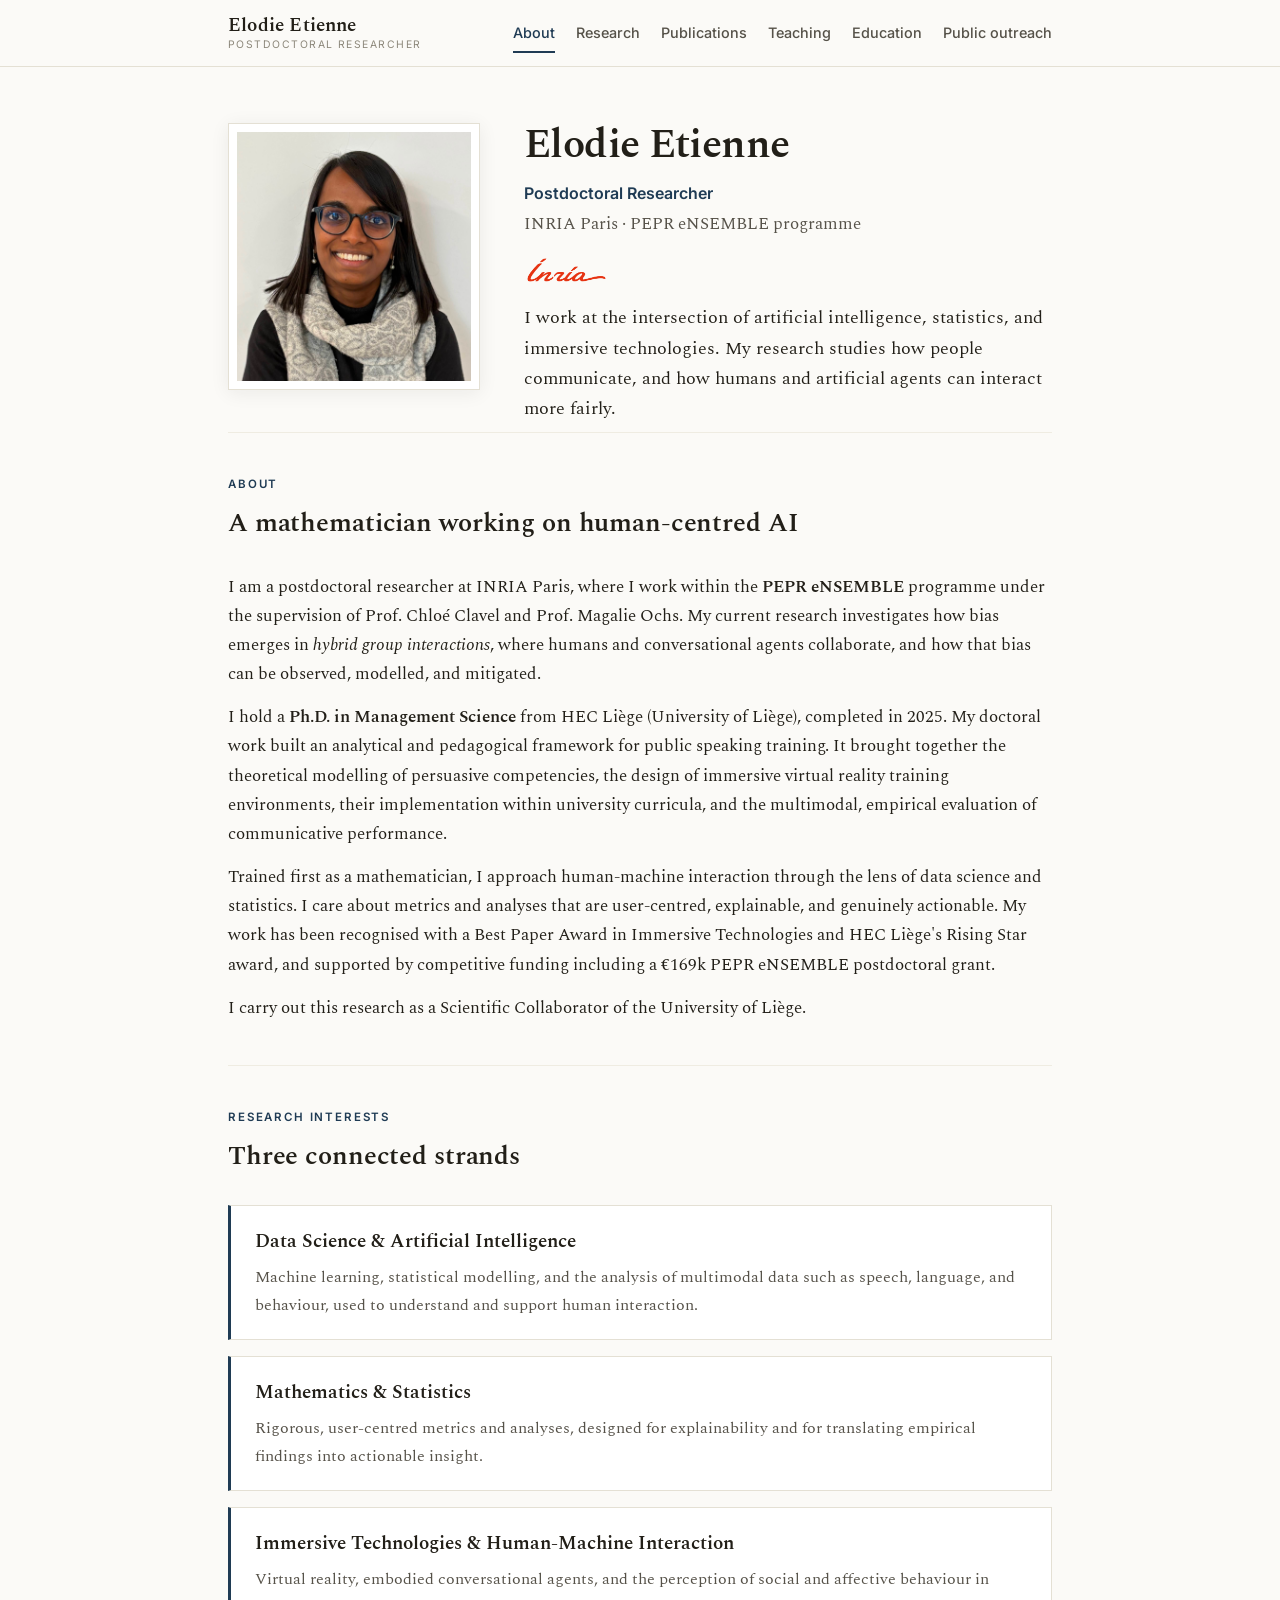
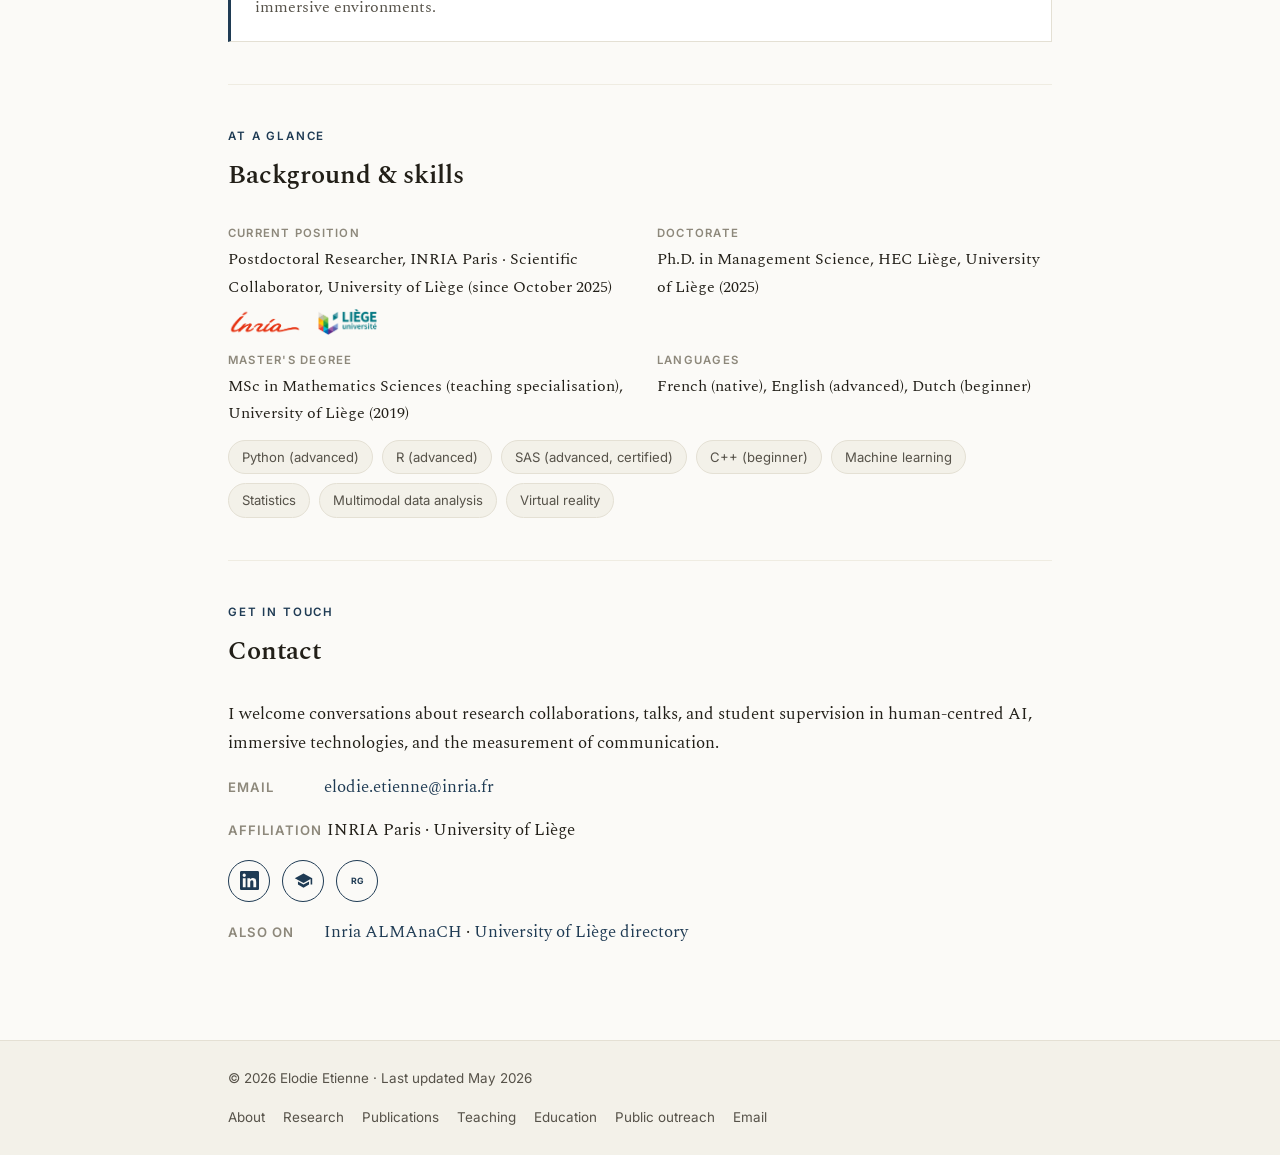
==== index.html @ cd1a60d1 "Add files via upload" ====
<!DOCTYPE html>
<html lang="en">
<head>
<meta charset="UTF-8">
<meta name="viewport" content="width=device-width, initial-scale=1.0">
<title>Elodie Etienne | Postdoctoral Researcher</title>
<meta name="description" content="Elodie Etienne is a postdoctoral researcher at INRIA Paris and Scientific Collaborator at the University of Liège, working at the intersection of artificial intelligence, statistics, and immersive technologies.">
<link rel="icon" href="data:image/svg+xml,%3Csvg xmlns='http://www.w3.org/2000/svg' viewBox='0 0 100 100'%3E%3Crect width='100' height='100' fill='%231f3b54'/%3E%3Ctext x='50' y='69' font-size='50' font-family='Georgia,serif' fill='white' text-anchor='middle'%3EEE%3C/text%3E%3C/svg%3E">
<link rel="preconnect" href="https://fonts.googleapis.com">
<link rel="preconnect" href="https://fonts.gstatic.com" crossorigin>
<link href="https://fonts.googleapis.com/css2?family=Spectral:ital,wght@0,300;0,400;0,500;0,600;1,400;1,500&family=Inter:wght@400;500;600&display=swap" rel="stylesheet">
<link rel="stylesheet" href="style.css">
</head>
<body>

<header class="site-header">
  <div class="nav-inner">
    <a class="brand" href="index.html">
      <span class="brand-name">Elodie Etienne</span>
      <span class="brand-sub">Postdoctoral Researcher</span>
    </a>
    <nav class="main-nav">
      <a href="index.html" class="active">About</a>
      <a href="research.html">Research</a>
      <a href="publications.html">Publications</a>
      <a href="teaching.html">Teaching</a>
      <a href="education.html">Education</a>
      <a href="outreach.html">Public outreach</a>
    </nav>
  </div>
</header>

<main>

  <section class="hero">
    <div class="hero-photo">
      <img src="profile.jpg" alt="Portrait of Elodie Etienne">
    </div>
    <div>
      <h1>Elodie Etienne</h1>
      <div class="role">Postdoctoral Researcher</div>
      <div class="affil">INRIA Paris &middot; PEPR eNSEMBLE programme</div>
      <div class="hero-logos">
        <img class="hero-logo" src="inr_logo_rouge.png" alt="INRIA logo">
      </div>
      <p class="lede">I work at the intersection of artificial intelligence, statistics, and
        immersive technologies. My research studies how people communicate, and how humans
        and artificial agents can interact more fairly.</p>
    </div>
  </section>

  <section class="section lead-text">
    <div class="section-head">
      <div class="eyebrow">About</div>
      <h2>A mathematician working on human-centred AI</h2>
    </div>
    <p>I am a postdoctoral researcher at INRIA Paris, where I work within the
      <strong>PEPR eNSEMBLE</strong> programme under the supervision of Prof. Chloé Clavel
      and Prof. Magalie Ochs. My current research investigates how bias emerges in
      <em>hybrid group interactions</em>, where humans and conversational agents
      collaborate, and how that bias can be observed, modelled, and mitigated.</p>
    <p>I hold a <strong>Ph.D. in Management Science</strong> from HEC Liège (University of
      Liège), completed in 2025. My doctoral work built an analytical and pedagogical
      framework for public speaking training. It brought together the theoretical modelling
      of persuasive competencies, the design of immersive virtual reality training
      environments, their implementation within university curricula, and the multimodal,
      empirical evaluation of communicative performance.</p>
    <p>Trained first as a mathematician, I approach human-machine interaction through the
      lens of data science and statistics. I care about metrics and analyses that are
      user-centred, explainable, and genuinely actionable. My work has been recognised with
      a Best Paper Award in Immersive Technologies and HEC Liège's Rising Star award, and
      supported by competitive funding including a &euro;169k PEPR eNSEMBLE postdoctoral
      grant.</p>
    <p>I carry out this research as a Scientific Collaborator of the University of Liège.</p>
  </section>

  <section class="section">
    <div class="section-head">
      <div class="eyebrow">Research interests</div>
      <h2>Three connected strands</h2>
    </div>
    <div class="areas">
      <div class="area">
        <h3>Data Science &amp; Artificial Intelligence</h3>
        <p>Machine learning, statistical modelling, and the analysis of multimodal data
          such as speech, language, and behaviour, used to understand and support human
          interaction.</p>
      </div>
      <div class="area">
        <h3>Mathematics &amp; Statistics</h3>
        <p>Rigorous, user-centred metrics and analyses, designed for explainability and for
          translating empirical findings into actionable insight.</p>
      </div>
      <div class="area">
        <h3>Immersive Technologies &amp; Human-Machine Interaction</h3>
        <p>Virtual reality, embodied conversational agents, and the perception of social and
          affective behaviour in immersive environments.</p>
      </div>
    </div>
  </section>

  <section class="section">
    <div class="section-head">
      <div class="eyebrow">At a glance</div>
      <h2>Background &amp; skills</h2>
    </div>
    <div class="facts">
      <div class="fact">
        <div class="k">Current position</div>
        <div class="v">Postdoctoral Researcher, INRIA Paris &middot; Scientific Collaborator, University of Liège (since October 2025)</div>
        <div style="display:flex; gap:16px; align-items:center; margin-top:8px;">
          <img src="inr_logo_rouge.png" alt="INRIA logo" style="height:26px; width:auto">
          <img src="Uliege.png" alt="University of Liège logo" style="height:26px; width:auto">
        </div>
      </div>
      <div class="fact">
        <div class="k">Doctorate</div>
        <div class="v">Ph.D. in Management Science, HEC Liège, University of Liège (2025)</div>
      </div>
      <div class="fact">
        <div class="k">Master's degree</div>
        <div class="v">MSc in Mathematics Sciences (teaching specialisation), University of Liège (2019)</div>
      </div>
      <div class="fact">
        <div class="k">Languages</div>
        <div class="v">French (native), English (advanced), Dutch (beginner)</div>
      </div>
    </div>
    <div class="chips">
      <span class="chip">Python (advanced)</span>
      <span class="chip">R (advanced)</span>
      <span class="chip">SAS (advanced, certified)</span>
      <span class="chip">C++ (beginner)</span>
      <span class="chip">Machine learning</span>
      <span class="chip">Statistics</span>
      <span class="chip">Multimodal data analysis</span>
      <span class="chip">Virtual reality</span>
    </div>
  </section>

  <section class="section" id="contact">
    <div class="section-head">
      <div class="eyebrow">Get in touch</div>
      <h2>Contact</h2>
    </div>
    <p>I welcome conversations about research collaborations, talks, and student
      supervision in human-centred AI, immersive technologies, and the measurement of
      communication.</p>
    <p class="contact-line"><span class="k">Email</span>
      <a href="mailto:elodie.etienne@inria.fr">elodie.etienne@inria.fr</a></p>
    <p class="contact-line"><span class="k">Affiliation</span> INRIA Paris &middot; University of Liège</p>
    <div class="social-row">
      <a class="social-btn" href="https://www.linkedin.com/in/elodie-etienne/" target="_blank" rel="noopener" aria-label="LinkedIn">
        <svg viewBox="0 0 24 24" fill="currentColor" aria-hidden="true"><path d="M20.45 20.45h-3.56v-5.57c0-1.33-.03-3.04-1.85-3.04-1.86 0-2.14 1.45-2.14 2.94v5.67H9.35V9h3.41v1.56h.05c.48-.9 1.63-1.85 3.36-1.85 3.6 0 4.27 2.37 4.27 5.45v6.29zM5.34 7.43a2.06 2.06 0 0 1-2.07-2.07 2.07 2.07 0 1 1 2.07 2.07zm1.78 13.02H3.56V9h3.56v11.45zM22.22 0H1.77C.79 0 0 .77 0 1.73v20.54C0 23.22.79 24 1.77 24h20.45c.98 0 1.78-.78 1.78-1.73V1.73C24 .77 23.2 0 22.22 0z"/></svg>
      </a>
      <a class="social-btn" href="https://scholar.google.com/citations?user=jczQ4csAAAAJ&amp;hl=en" target="_blank" rel="noopener" aria-label="Google Scholar">
        <svg viewBox="0 0 24 24" fill="currentColor" aria-hidden="true"><path d="M12 3 1 9l11 6 9-4.91V17h2V9L12 3zM5 13.18v4L12 21l7-3.82v-4L12 17l-7-3.82z"/></svg>
      </a>
      <a class="social-btn" href="https://www.researchgate.net/profile/Elodie-Etienne-2" target="_blank" rel="noopener" aria-label="ResearchGate">
        <svg viewBox="0 0 24 24" aria-hidden="true"><text x="12" y="16.5" text-anchor="middle" font-family="Inter, sans-serif" font-size="11" font-weight="700" fill="currentColor">RG</text></svg>
      </a>
    </div>
    <p class="contact-line" style="margin-top:16px;"><span class="k">Also on</span>
      <a href="https://almanach.inria.fr/people-fr.html" target="_blank" rel="noopener">Inria ALMAnaCH</a> &middot;
      <a href="https://www.uliege.be/cms/c_9054334/fr/repertoire?uid=u226655" target="_blank" rel="noopener">University of Liège directory</a></p>
  </section>

</main>

<footer class="site-footer">
  <div class="footer-inner">
    <div>&copy; 2026 Elodie Etienne &middot; Last updated May 2026</div>
    <nav class="footer-nav">
      <a href="index.html">About</a>
      <a href="research.html">Research</a>
      <a href="publications.html">Publications</a>
      <a href="teaching.html">Teaching</a>
      <a href="education.html">Education</a>
      <a href="outreach.html">Public outreach</a>
      <a href="mailto:elodie.etienne@inria.fr">Email</a>
    </nav>
  </div>
</footer>

</body>
</html>
---- style.css ----
/* =====================================================
   Elodie Etienne — academic website
   Classic academic style · shared stylesheet
   ===================================================== */

*, *::before, *::after { box-sizing: border-box; margin: 0; padding: 0; }

:root {
  --paper:      #fbfaf7;
  --panel:      #f3f1e9;
  --panel-soft: #f7f5ee;
  --ink:        #221f18;
  --ink-soft:   #565249;
  --ink-faint:  #8d887b;
  --accent:     #1f3b54;
  --accent-deep:#142838;
  --rule:       #e4e0d4;
  --rule-soft:  #efece2;
  --maxw:       880px;
  --serif: 'Spectral', Georgia, 'Times New Roman', serif;
  --sans:  'Inter', -apple-system, BlinkMacSystemFont, 'Segoe UI', sans-serif;
}

html { scroll-behavior: smooth; }

body {
  font-family: var(--serif);
  background: var(--paper);
  color: var(--ink);
  font-size: 17px;
  line-height: 1.72;
  -webkit-font-smoothing: antialiased;
  text-rendering: optimizeLegibility;
}

a { color: var(--accent); text-decoration: none; }
a:hover { color: var(--accent-deep); text-decoration: underline; text-underline-offset: 2px; }
img { max-width: 100%; display: block; }
strong { font-weight: 600; }

/* ===== Header / navigation ===== */
.site-header {
  position: sticky; top: 0; z-index: 50;
  background: rgba(251, 250, 247, 0.94);
  backdrop-filter: blur(8px);
  -webkit-backdrop-filter: blur(8px);
  border-bottom: 1px solid var(--rule);
}
.nav-inner {
  max-width: var(--maxw); margin: 0 auto;
  padding: 0 28px;
  display: flex; align-items: center; justify-content: space-between;
  min-height: 66px; gap: 18px; flex-wrap: wrap;
}
.brand { line-height: 1.15; }
.brand .brand-name {
  font-family: var(--serif); font-weight: 600;
  font-size: 1.2rem; letter-spacing: .01em; color: var(--ink);
  display: block;
}
.brand:hover { text-decoration: none; }
.brand:hover .brand-name { color: var(--accent); }
.brand .brand-sub {
  display: block; font-family: var(--sans); font-weight: 400;
  font-size: .65rem; letter-spacing: .14em; text-transform: uppercase;
  color: var(--ink-faint); margin-top: 2px;
}
nav.main-nav { display: flex; gap: 21px; flex-wrap: wrap; }
nav.main-nav a {
  font-family: var(--sans); font-size: .9rem; font-weight: 500;
  color: var(--ink-soft); padding: 8px 0; position: relative;
}
nav.main-nav a:hover { color: var(--accent); text-decoration: none; }
nav.main-nav a.active { color: var(--accent); }
nav.main-nav a.active::after {
  content: ""; position: absolute; left: 0; right: 0; bottom: 0;
  height: 2px; background: var(--accent);
}

/* ===== Layout ===== */
main { max-width: var(--maxw); margin: 0 auto; padding: 0 28px 30px; }

.section { padding: 42px 0; border-top: 1px solid var(--rule-soft); }
.section:first-child { border-top: none; }
.section-head { margin-bottom: 26px; }
.eyebrow {
  font-family: var(--sans); font-size: .72rem; font-weight: 600;
  letter-spacing: .16em; text-transform: uppercase; color: var(--accent);
}
.section h2 {
  font-size: 1.62rem; font-weight: 600; margin-top: 7px;
  letter-spacing: -.005em;
}
.section p + p { margin-top: 14px; }
.lead-text p { font-size: 1.06rem; }

/* ===== Hero (About) ===== */
.hero {
  display: grid; grid-template-columns: 252px 1fr; gap: 44px;
  align-items: start; padding: 56px 0 8px;
}
.hero-photo {
  border: 1px solid var(--rule); padding: 8px; background: #fff;
  box-shadow: 0 3px 18px rgba(34, 31, 24, 0.07);
}
.hero-photo img { width: 100%; }
.hero h1 {
  font-size: 2.55rem; line-height: 1.1; font-weight: 600;
  letter-spacing: -.015em;
}
.hero .role {
  font-family: var(--sans); font-size: 1rem; color: var(--accent);
  font-weight: 600; margin-top: 12px;
}
.hero .affil { font-size: 1.05rem; color: var(--ink-soft); margin-top: 3px; }
.hero .lede { margin-top: 18px; font-size: 1.1rem; }
.hero .actions { margin-top: 22px; display: flex; gap: 11px; flex-wrap: wrap; }

/* ===== Buttons ===== */
.btn {
  font-family: var(--sans); font-size: .85rem; font-weight: 500;
  padding: 9px 17px; border: 1px solid var(--accent);
  color: var(--accent); background: transparent; border-radius: 2px;
  display: inline-block; transition: background .15s, color .15s;
  cursor: pointer;
}
.btn:hover { background: var(--accent); color: #fff; text-decoration: none; }
.btn-solid { background: var(--accent); color: #fff; }
.btn-solid:hover { background: var(--accent-deep); border-color: var(--accent-deep); }

/* ===== Page heading (inner pages) ===== */
.page-head { padding: 54px 0 6px; }
.page-head .eyebrow { margin-bottom: 8px; }
.page-head h1 {
  font-size: 2.5rem; font-weight: 600; line-height: 1.12;
  letter-spacing: -.015em;
}
.page-head .intro {
  margin-top: 16px; font-size: 1.1rem; color: var(--ink-soft);
  max-width: 64ch;
}

/* ===== Research-area cards ===== */
.areas { display: grid; gap: 16px; }
.area {
  border: 1px solid var(--rule); border-left: 3px solid var(--accent);
  background: #fff; padding: 20px 24px;
}
.area h3 { font-size: 1.16rem; font-weight: 600; }
.area p { color: var(--ink-soft); font-size: 1rem; margin-top: 6px; }

/* ===== Entry list (education, experience, awards…) ===== */
.entry {
  display: grid; grid-template-columns: 152px 1fr; gap: 26px;
  padding: 19px 0; border-top: 1px solid var(--rule-soft);
}
.entry:first-of-type { border-top: none; }
.entry .when {
  font-family: var(--sans); font-size: .82rem; color: var(--ink-faint);
  font-weight: 500; padding-top: 4px;
}
.entry .what { display: flow-root; }
.entry .what h3 { font-size: 1.1rem; font-weight: 600; }
.entry .what .meta {
  font-family: var(--sans); font-size: .85rem; color: var(--accent);
  font-weight: 500; margin-top: 3px;
}
.entry .what p { font-size: .99rem; color: var(--ink-soft); margin-top: 7px; }
.entry .what ul { margin-top: 9px; padding-left: 18px; }
.entry .what li { font-size: .96rem; color: var(--ink-soft); margin-top: 4px; }

/* ===== Callout (highlighted project) ===== */
.callout {
  background: var(--accent); color: #fff;
  padding: 30px 32px; border-radius: 3px;
}
.callout .eyebrow { color: rgba(255, 255, 255, 0.66); }
.callout h3 { font-size: 1.34rem; font-weight: 600; margin-top: 8px; }
.callout p { color: rgba(255, 255, 255, 0.92); margin-top: 10px; }
.callout a { color: #fff; text-decoration: underline; }

/* ===== Quick facts grid ===== */
.facts { display: grid; grid-template-columns: 1fr 1fr; gap: 16px 34px; }
.fact .k {
  font-family: var(--sans); font-size: .71rem; font-weight: 600;
  letter-spacing: .11em; text-transform: uppercase; color: var(--ink-faint);
}
.fact .v { font-size: 1rem; margin-top: 2px; }

/* ===== Tag chips ===== */
.chips { display: flex; flex-wrap: wrap; gap: 9px; margin-top: 12px; }
.chip {
  font-family: var(--sans); font-size: .82rem;
  padding: 5px 13px; background: var(--panel);
  border: 1px solid var(--rule); border-radius: 20px; color: var(--ink-soft);
}

/* ===== Publications ===== */
.pub-group { margin-bottom: 30px; }
.pub-group:last-child { margin-bottom: 0; }
.pub-group h3 {
  font-family: var(--sans); font-size: .8rem; font-weight: 600;
  letter-spacing: .12em; text-transform: uppercase; color: var(--accent);
  padding-bottom: 9px; border-bottom: 1px solid var(--rule); margin-bottom: 4px;
}
.pub-count {
  font-family: var(--sans); font-size: .76rem; color: var(--ink-faint);
  font-weight: 400; letter-spacing: .04em;
}
.pub {
  padding: 14px 0 14px 28px; text-indent: -28px;
  border-bottom: 1px solid var(--rule-soft);
  font-size: 1rem; line-height: 1.6;
}
.pub:last-child { border-bottom: none; }
.pub .yr {
  font-family: var(--sans); font-weight: 600; font-size: .85rem;
  color: var(--accent); margin-right: 9px; text-indent: 0;
}
.pub .ptitle { font-weight: 500; }
.pub .venue { font-style: italic; color: var(--ink-soft); }
.pub .doi { font-family: var(--sans); font-size: .82rem; }
.you { border-bottom: 1.5px solid var(--accent); }

/* ===== Year sub-label inside groups ===== */
.year-band {
  font-family: var(--sans); font-size: .82rem; font-weight: 600;
  color: var(--ink-faint); letter-spacing: .06em;
  margin: 20px 0 2px; padding-top: 6px;
}

/* ===== Review list ===== */
.review-list { margin: 8px 0 0; padding-left: 20px; }
.review-list li { padding: 5px 0; font-size: 1rem; line-height: 1.5; }

/* ===== Simple two-column list (memberships / reviewing) ===== */
.cols { display: grid; grid-template-columns: 1fr 1fr; gap: 8px 34px; }
.cols .row {
  padding: 11px 0; border-top: 1px solid var(--rule-soft);
  font-size: .98rem;
}
.cols .row:first-child, .cols .row:nth-child(2) { border-top: none; }
.cols .row .label { font-weight: 600; }
.cols .row .sub {
  font-family: var(--sans); font-size: .82rem; color: var(--ink-faint);
}

/* ===== Contact block ===== */
.contact-line { font-size: 1.08rem; margin-top: 8px; }
.contact-line .k {
  font-family: var(--sans); font-size: .82rem; font-weight: 600;
  text-transform: uppercase; letter-spacing: .08em; color: var(--ink-faint);
  display: inline-block; min-width: 92px;
}

/* ===== Footer ===== */
.site-footer { border-top: 1px solid var(--rule); background: var(--panel); margin-top: 20px; }
.footer-inner {
  max-width: var(--maxw); margin: 0 auto; padding: 26px 28px;
  display: flex; justify-content: space-between; gap: 16px; flex-wrap: wrap;
  font-family: var(--sans); font-size: .84rem; color: var(--ink-soft);
}
.footer-inner a { color: var(--ink-soft); }
.footer-inner a:hover { color: var(--accent); }
.footer-nav { display: flex; gap: 18px; flex-wrap: wrap; }

/* ===== Media embeds (Public outreach) ===== */
.media-block { padding: 24px 0; border-top: 1px solid var(--rule-soft); }
.media-block:first-of-type { border-top: none; padding-top: 4px; }
.media-block h3 { font-size: 1.16rem; font-weight: 600; }
.media-block .media-meta {
  font-family: var(--sans); font-size: .82rem; color: var(--accent);
  font-weight: 500; margin: 3px 0 10px;
}
.media-block p { color: var(--ink-soft); font-size: 1rem; margin-bottom: 15px; }
.video-embed {
  position: relative; padding-bottom: 56.25%; height: 0; overflow: hidden;
  border: 1px solid var(--rule); background: #000;
}
.video-embed iframe {
  position: absolute; top: 0; left: 0; width: 100%; height: 100%; border: 0;
}
.audio-embed iframe {
  width: 100%; border: 0; border-radius: 12px; display: block;
}

/* ===== Institution logos ===== */
.inst-logo {
  float: right;
  height: 38px; width: auto; max-width: 168px;
  object-fit: contain;
  margin: 4px 0 12px 24px;
}
.inst-logo.portrait { height: 56px; }
.hero-logo { height: 30px; width: auto; }
.hero-logos { display: flex; align-items: center; gap: 22px; margin-top: 16px; flex-wrap: wrap; }
.collab-line { display: flex; align-items: center; gap: 16px; flex-wrap: wrap; }
.collab-logo { height: 34px; width: auto; flex-shrink: 0; }

/* ===== Membership logos ===== */
.members { display: grid; grid-template-columns: 1fr 1fr; gap: 2px 34px; }
.member {
  display: flex; align-items: center; gap: 16px;
  padding: 13px 0; border-top: 1px solid var(--rule-soft);
}
.member:first-child, .member:nth-child(2) { border-top: none; }
.m-logo {
  width: 62px; flex-shrink: 0;
  display: flex; align-items: center; justify-content: center;
}
.m-logo img { max-height: 40px; max-width: 62px; width: auto; object-fit: contain; }
.m-name { font-size: .96rem; font-weight: 600; }
.m-sub { font-family: var(--sans); font-size: .8rem; color: var(--ink-faint); }

/* ===== Social / profile icons ===== */
.social-row { display: flex; gap: 12px; margin-top: 14px; flex-wrap: wrap; }
.social-btn {
  width: 42px; height: 42px; border-radius: 50%;
  border: 1px solid var(--accent); color: var(--accent);
  display: inline-flex; align-items: center; justify-content: center;
  transition: background .15s, color .15s;
}
.social-btn:hover { background: var(--accent); color: #fff; text-decoration: none; }
.social-btn svg { width: 19px; height: 19px; display: block; }

/* ===== Event photos & figures ===== */
.event-photo {
  float: right;
  width: 224px; height: 150px;
  object-fit: cover; object-position: center;
  border: 1px solid var(--rule); background: var(--panel);
  margin: 3px 0 12px 26px;
}
.event-photo.tall { object-position: center 24%; }
.figures {
  display: grid; grid-template-columns: 1fr 1fr; gap: 22px;
  margin-top: 24px;
}
.figure { margin: 0; }
.figure img {
  width: 100%; height: auto; display: block;
  border: 1px solid var(--rule);
}
.figure figcaption {
  font-family: var(--sans); font-size: .8rem; color: var(--ink-faint);
  margin-top: 8px; line-height: 1.4;
}

/* ===== Co-authors ===== */
.coauthors {
  display: grid; grid-template-columns: repeat(auto-fill, minmax(150px, 1fr));
  gap: 16px;
}
.coauthor {
  border: 1px solid var(--rule); background: #fff;
  padding: 20px 12px; text-align: center;
}
.ca-avatar {
  width: 78px; height: 78px; border-radius: 50%;
  margin: 0 auto 12px;
  display: flex; align-items: center; justify-content: center;
  background: var(--panel); border: 1px solid var(--rule);
  color: var(--accent); font-family: var(--serif);
  font-size: 1.5rem; font-weight: 600;
  object-fit: cover; object-position: center;
}
.ca-name { font-size: 1.02rem; font-weight: 600; line-height: 1.25; }
.ca-affil {
  font-family: var(--sans); font-size: .8rem; color: var(--ink-soft);
  margin-top: 5px; line-height: 1.4;
}
.ca-role {
  font-family: var(--sans); font-size: .72rem; letter-spacing: .03em;
  color: var(--accent); margin-top: 8px;
}

/* ===== Responsive ===== */
@media (max-width: 720px) {
  body { font-size: 16px; }
  .hero { grid-template-columns: 1fr; gap: 26px; padding-top: 38px; }
  .hero-photo { max-width: 220px; }
  .hero h1 { font-size: 2.05rem; }
  .entry { grid-template-columns: 1fr; gap: 5px; }
  .entry .when { padding-top: 0; }
  .facts { grid-template-columns: 1fr; }
  .cols { grid-template-columns: 1fr; }
  .cols .row:nth-child(2) { border-top: 1px solid var(--rule-soft); }
  .page-head h1 { font-size: 2rem; }
  .nav-inner { min-height: 58px; padding: 10px 22px; }
  main { padding: 0 22px 30px; }
  .callout { padding: 24px 22px; }
  .inst-logo { height: 31px; margin-left: 14px; }
  .members { grid-template-columns: 1fr; }
  .member:nth-child(2) { border-top: 1px solid var(--rule-soft); }
  .event-photo { width: 150px; height: 104px; margin-left: 16px; }
  .figures { grid-template-columns: 1fr; }
}
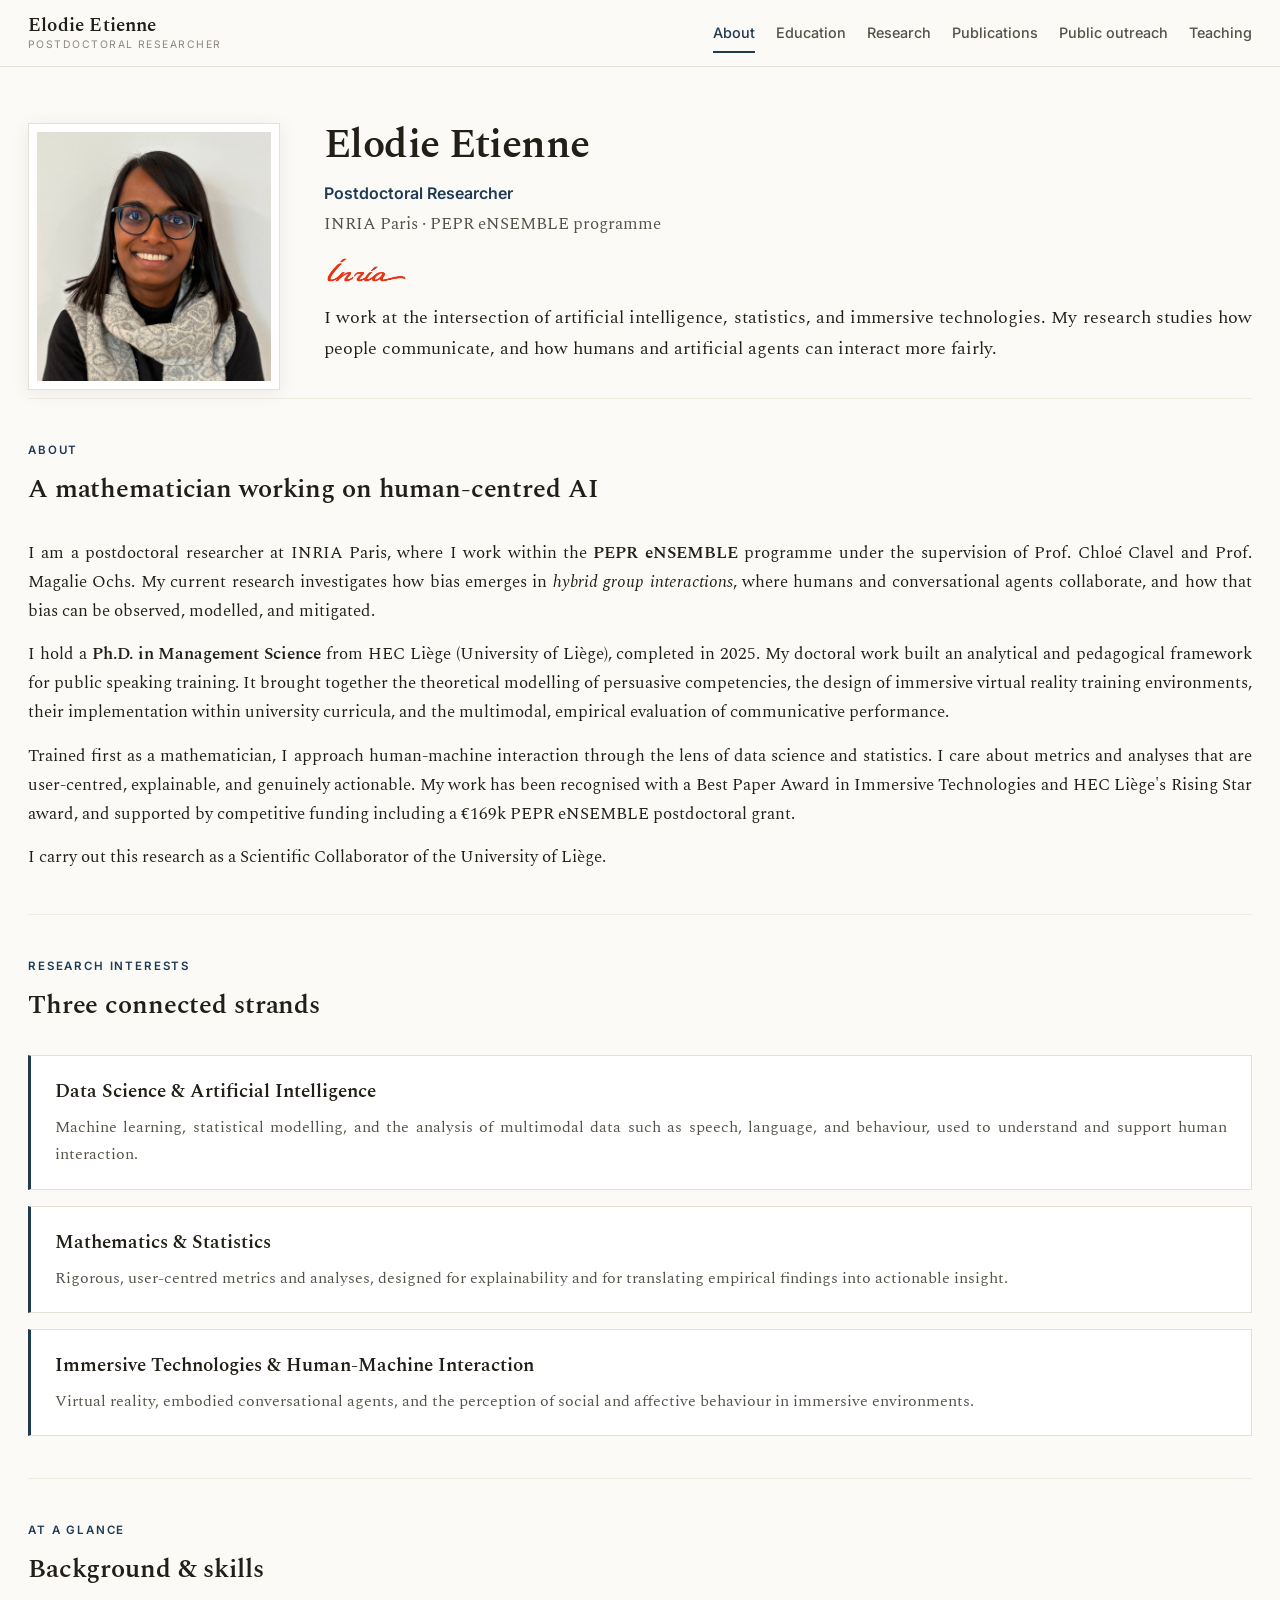
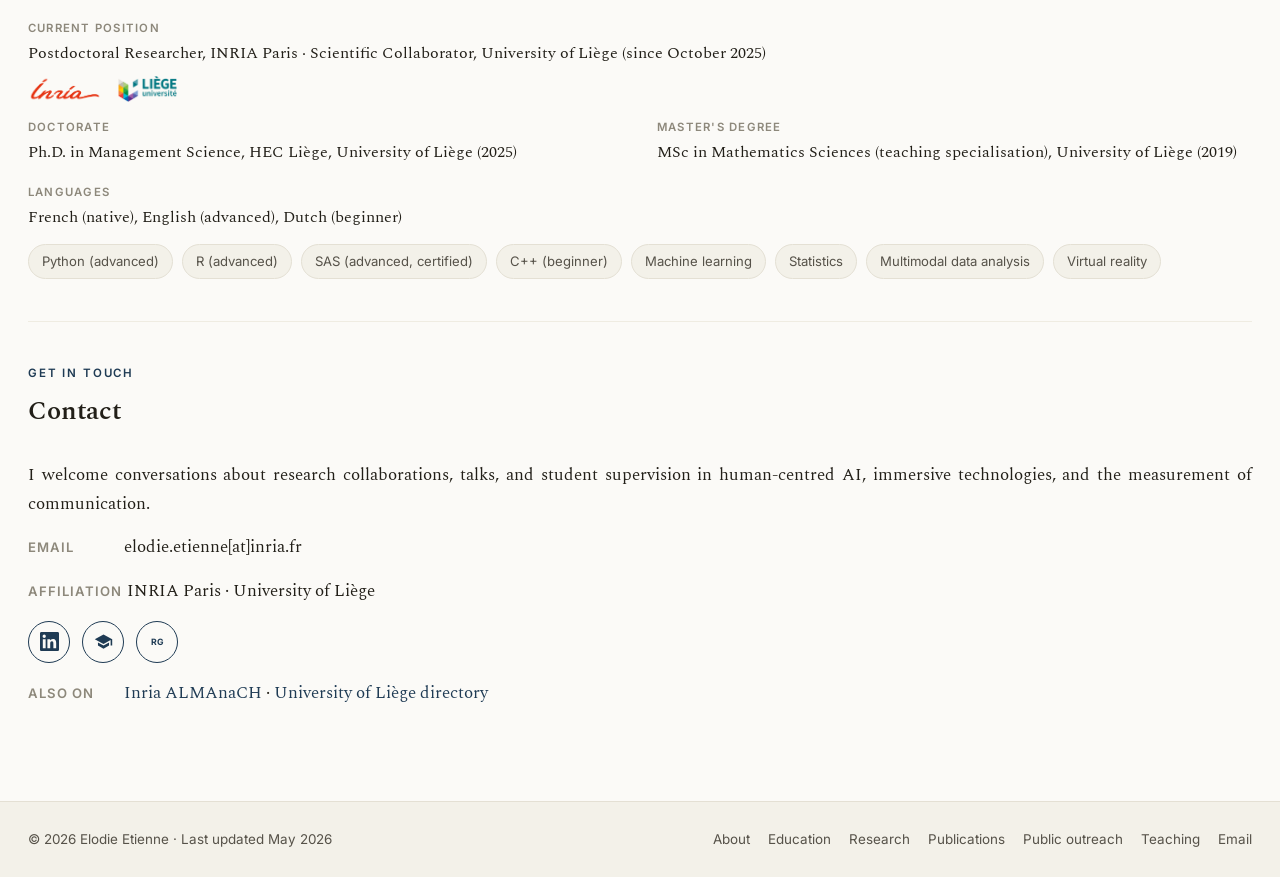
==== commit 1511739f: "Add files via upload" ====
--- a/index.html
+++ b/index.html
@@ -21,11 +21,11 @@
     </a>
     <nav class="main-nav">
       <a href="index.html" class="active">About</a>
+      <a href="education.html">Education</a>
       <a href="research.html">Research</a>
       <a href="publications.html">Publications</a>
+      <a href="outreach.html">Public outreach</a>
       <a href="teaching.html">Teaching</a>
-      <a href="education.html">Education</a>
-      <a href="outreach.html">Public outreach</a>
     </nav>
   </div>
 </header>
@@ -147,7 +147,7 @@
       supervision in human-centred AI, immersive technologies, and the measurement of
       communication.</p>
     <p class="contact-line"><span class="k">Email</span>
-      <a href="mailto:elodie.etienne@inria.fr">elodie.etienne@inria.fr</a></p>
+      elodie.etienne[at]inria.fr</p>
     <p class="contact-line"><span class="k">Affiliation</span> INRIA Paris &middot; University of Liège</p>
     <div class="social-row">
       <a class="social-btn" href="https://www.linkedin.com/in/elodie-etienne/" target="_blank" rel="noopener" aria-label="LinkedIn">
@@ -172,12 +172,12 @@
     <div>&copy; 2026 Elodie Etienne &middot; Last updated May 2026</div>
     <nav class="footer-nav">
       <a href="index.html">About</a>
+      <a href="education.html">Education</a>
       <a href="research.html">Research</a>
       <a href="publications.html">Publications</a>
+      <a href="outreach.html">Public outreach</a>
       <a href="teaching.html">Teaching</a>
-      <a href="education.html">Education</a>
-      <a href="outreach.html">Public outreach</a>
-      <a href="mailto:elodie.etienne@inria.fr">Email</a>
+      <a href="index.html#contact">Email</a>
     </nav>
   </div>
 </footer>
--- a/style.css
+++ b/style.css
@@ -16,7 +16,7 @@
   --accent-deep:#142838;
   --rule:       #e4e0d4;
   --rule-soft:  #efece2;
-  --maxw:       880px;
+  --maxw:       1400px;
   --serif: 'Spectral', Georgia, 'Times New Roman', serif;
   --sans:  'Inter', -apple-system, BlinkMacSystemFont, 'Segoe UI', sans-serif;
 }
@@ -33,6 +33,7 @@
   text-rendering: optimizeLegibility;
 }
 
+p { text-align: justify; hyphens: auto; }
 a { color: var(--accent); text-decoration: none; }
 a:hover { color: var(--accent-deep); text-decoration: underline; text-underline-offset: 2px; }
 img { max-width: 100%; display: block; }
@@ -137,7 +138,6 @@
 }
 .page-head .intro {
   margin-top: 16px; font-size: 1.1rem; color: var(--ink-soft);
-  max-width: 64ch;
 }
 
 /* ===== Research-area cards ===== */
@@ -181,6 +181,7 @@
 
 /* ===== Quick facts grid ===== */
 .facts { display: grid; grid-template-columns: 1fr 1fr; gap: 16px 34px; }
+.facts .fact:first-child { grid-column: 1 / -1; }
 .fact .k {
   font-family: var(--sans); font-size: .71rem; font-weight: 600;
   letter-spacing: .11em; text-transform: uppercase; color: var(--ink-faint);
@@ -265,8 +266,8 @@
 .footer-nav { display: flex; gap: 18px; flex-wrap: wrap; }
 
 /* ===== Media embeds (Public outreach) ===== */
-.media-block { padding: 24px 0; border-top: 1px solid var(--rule-soft); }
-.media-block:first-of-type { border-top: none; padding-top: 4px; }
+.media-grid { display: grid; grid-template-columns: repeat(auto-fit, minmax(480px, 1fr)); gap: 32px; margin-top: 8px; }
+.media-block { padding: 0; }
 .media-block h3 { font-size: 1.16rem; font-weight: 600; }
 .media-block .media-meta {
   font-family: var(--sans); font-size: .82rem; color: var(--accent);
@@ -334,12 +335,12 @@
 .event-photo.tall { object-position: center 24%; }
 .figures {
   display: grid; grid-template-columns: 1fr 1fr; gap: 22px;
-  margin-top: 24px;
+  margin-top: 24px; max-width: 720px;
 }
 .figure { margin: 0; }
 .figure img {
-  width: 100%; height: auto; display: block;
-  border: 1px solid var(--rule);
+  width: 100%; height: 220px; object-fit: contain; display: block;
+  border: 1px solid var(--rule); background: #fff;
 }
 .figure figcaption {
   font-family: var(--sans); font-size: .8rem; color: var(--ink-faint);
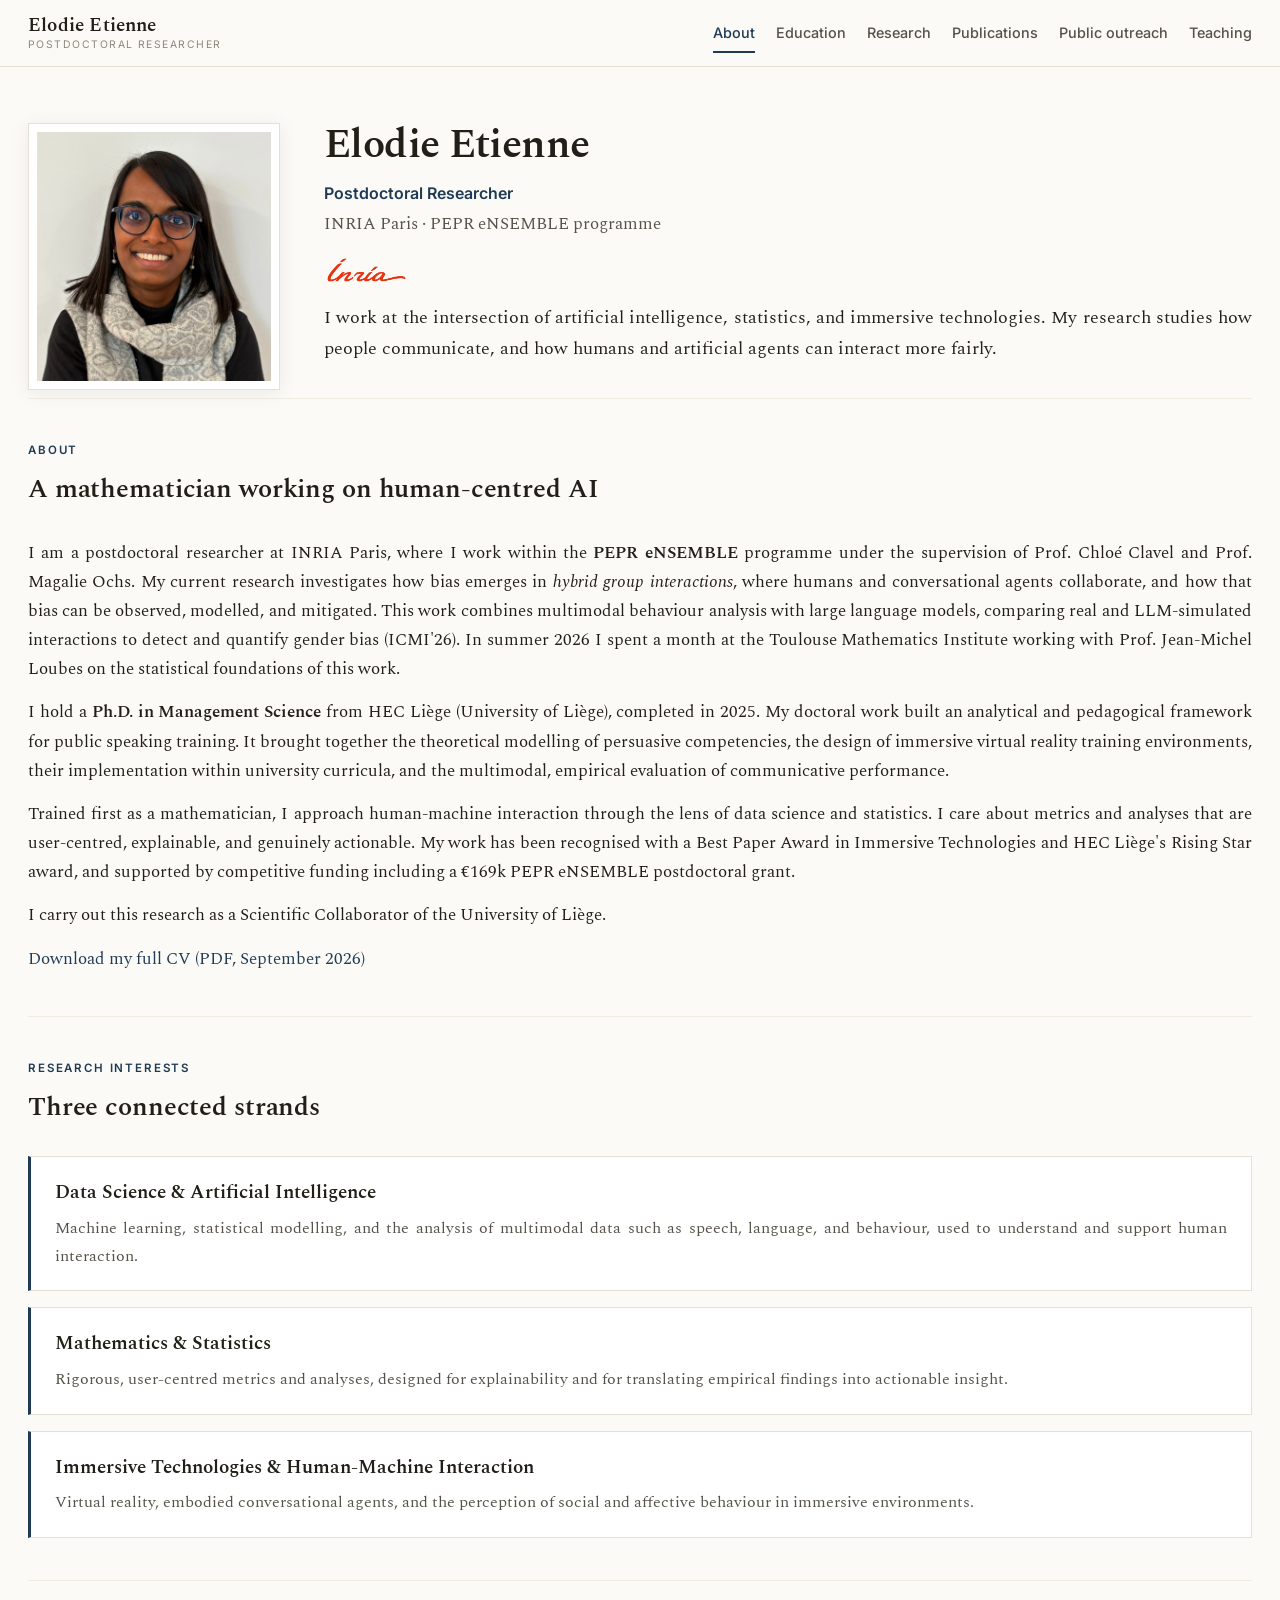
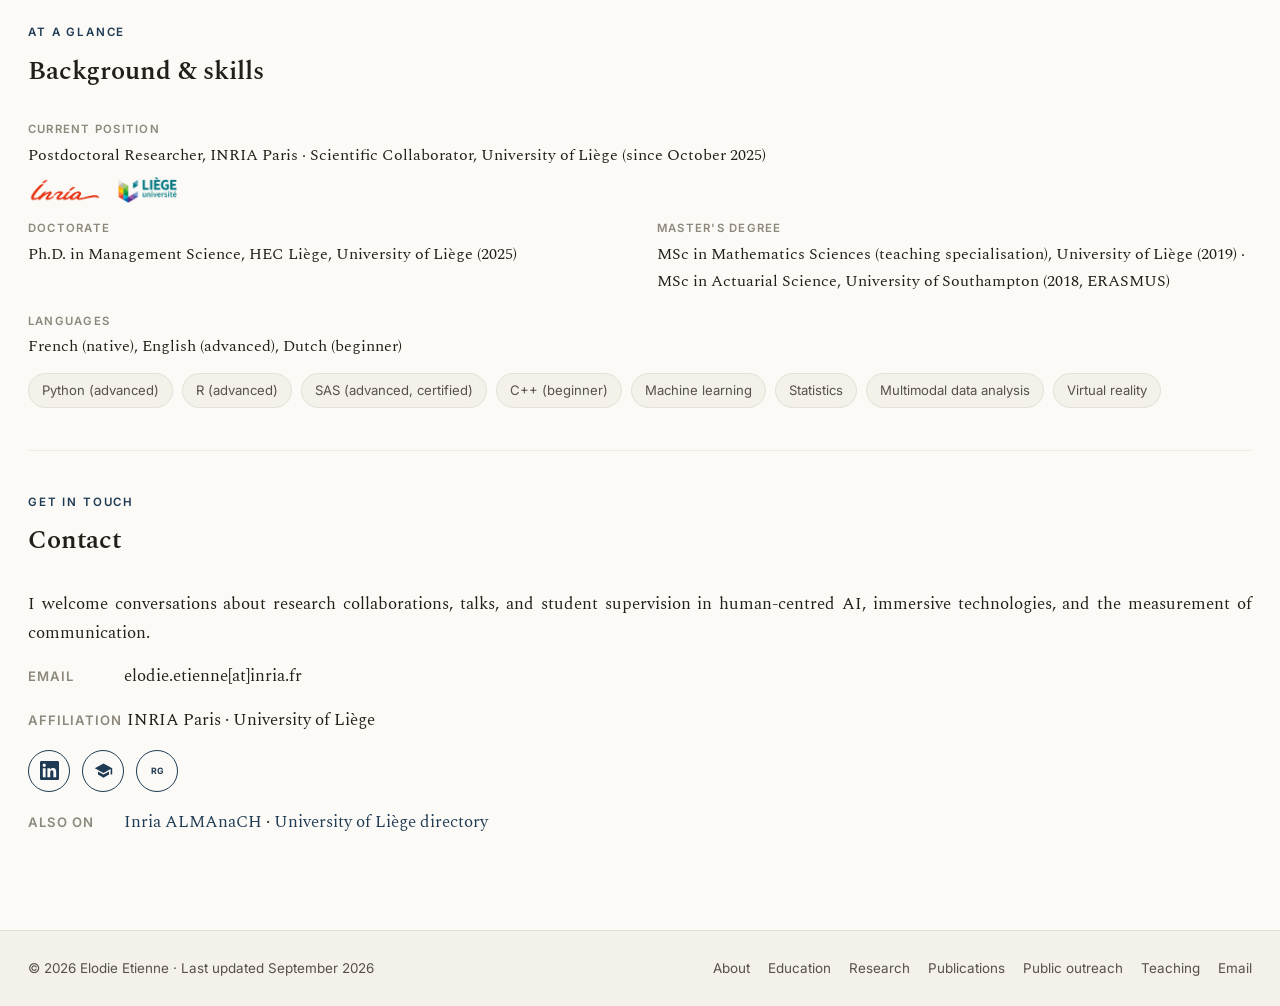
==== commit 860e0888: "Update site with September 2026 CV" ====
--- a/index.html
+++ b/index.html
@@ -58,7 +58,11 @@
       <strong>PEPR eNSEMBLE</strong> programme under the supervision of Prof. Chloé Clavel
       and Prof. Magalie Ochs. My current research investigates how bias emerges in
       <em>hybrid group interactions</em>, where humans and conversational agents
-      collaborate, and how that bias can be observed, modelled, and mitigated.</p>
+      collaborate, and how that bias can be observed, modelled, and mitigated. This work
+      combines multimodal behaviour analysis with large language models, comparing real and
+      LLM-simulated interactions to detect and quantify gender bias (ICMI'26). In summer 2026
+      I spent a month at the Toulouse Mathematics Institute working with Prof. Jean-Michel
+      Loubes on the statistical foundations of this work.</p>
     <p>I hold a <strong>Ph.D. in Management Science</strong> from HEC Liège (University of
       Liège), completed in 2025. My doctoral work built an analytical and pedagogical
       framework for public speaking training. It brought together the theoretical modelling
@@ -72,6 +76,7 @@
       supported by competitive funding including a &euro;169k PEPR eNSEMBLE postdoctoral
       grant.</p>
     <p>I carry out this research as a Scientific Collaborator of the University of Liège.</p>
+    <p><a class="doi" href="ETIENNE_Elodie_CV_20260901.pdf" target="_blank" rel="noopener">Download my full CV (PDF, September 2026)</a></p>
   </section>
 
   <section class="section">
@@ -119,7 +124,7 @@
       </div>
       <div class="fact">
         <div class="k">Master's degree</div>
-        <div class="v">MSc in Mathematics Sciences (teaching specialisation), University of Liège (2019)</div>
+        <div class="v">MSc in Mathematics Sciences (teaching specialisation), University of Liège (2019) &middot; MSc in Actuarial Science, University of Southampton (2018, ERASMUS)</div>
       </div>
       <div class="fact">
         <div class="k">Languages</div>
@@ -169,7 +174,7 @@
 
 <footer class="site-footer">
   <div class="footer-inner">
-    <div>&copy; 2026 Elodie Etienne &middot; Last updated May 2026</div>
+    <div>&copy; 2026 Elodie Etienne &middot; Last updated September 2026</div>
     <nav class="footer-nav">
       <a href="index.html">About</a>
       <a href="education.html">Education</a>
--- a/style.css
+++ b/style.css
@@ -266,8 +266,9 @@
 .footer-nav { display: flex; gap: 18px; flex-wrap: wrap; }
 
 /* ===== Media embeds (Public outreach) ===== */
-.media-grid { display: grid; grid-template-columns: repeat(auto-fit, minmax(480px, 1fr)); gap: 32px; margin-top: 8px; }
-.media-block { padding: 0; }
+.media-grid { display: grid; grid-template-columns: repeat(auto-fit, minmax(480px, 1fr)); gap: 32px; margin-top: 8px; align-items: stretch; }
+.media-block { padding: 0; display: flex; flex-direction: column; }
+.media-block .video-embed, .media-block .audio-embed { margin-top: auto; }
 .media-block h3 { font-size: 1.16rem; font-weight: 600; }
 .media-block .media-meta {
   font-family: var(--sans); font-size: .82rem; color: var(--accent);
@@ -278,9 +279,11 @@
   position: relative; padding-bottom: 56.25%; height: 0; overflow: hidden;
   border: 1px solid var(--rule); background: #000;
 }
-.video-embed iframe {
+.video-embed iframe, .video-embed video {
   position: absolute; top: 0; left: 0; width: 100%; height: 100%; border: 0;
-}
+  object-fit: contain;
+}
+.video-embed.portrait { padding-bottom: 177.78%; max-width: 360px; margin-left: auto; margin-right: auto; }
 .audio-embed iframe {
   width: 100%; border: 0; border-radius: 12px; display: block;
 }
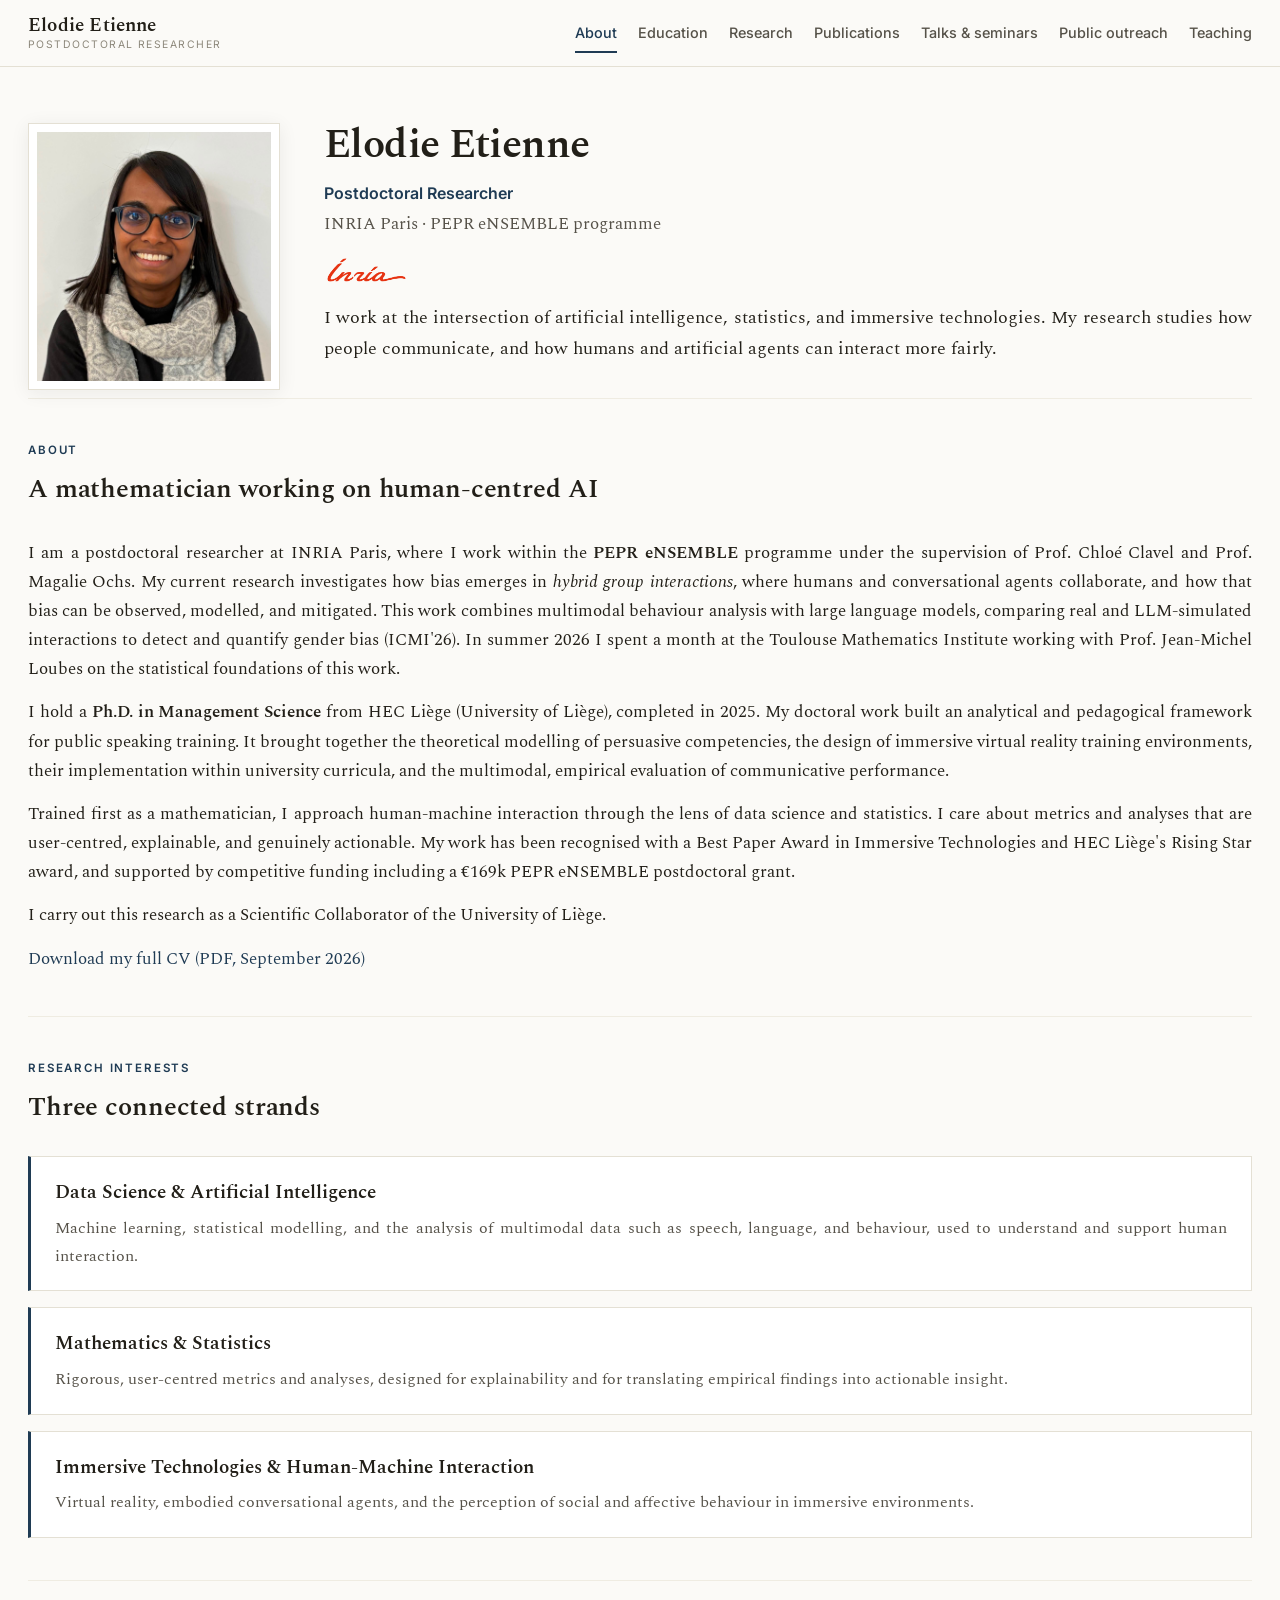
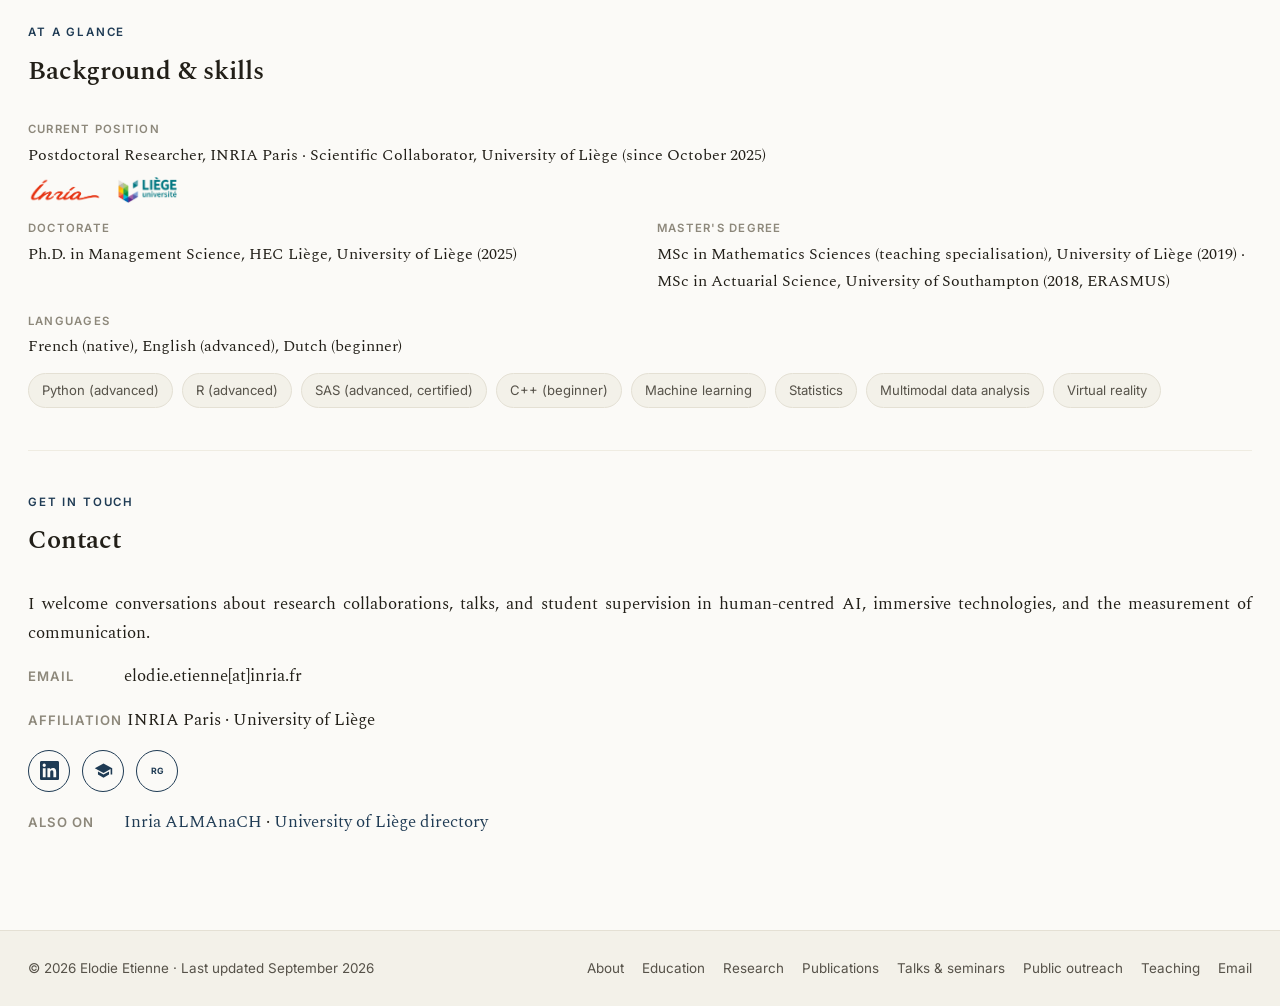
==== commit ddbae81c: "Talks timeline with photos, Roles & service, outreach additions" ====
--- a/index.html
+++ b/index.html
@@ -24,6 +24,7 @@
       <a href="education.html">Education</a>
       <a href="research.html">Research</a>
       <a href="publications.html">Publications</a>
+      <a href="talks.html">Talks &amp; seminars</a>
       <a href="outreach.html">Public outreach</a>
       <a href="teaching.html">Teaching</a>
     </nav>
@@ -180,6 +181,7 @@
       <a href="education.html">Education</a>
       <a href="research.html">Research</a>
       <a href="publications.html">Publications</a>
+      <a href="talks.html">Talks &amp; seminars</a>
       <a href="outreach.html">Public outreach</a>
       <a href="teaching.html">Teaching</a>
       <a href="index.html#contact">Email</a>
--- a/style.css
+++ b/style.css
@@ -291,11 +291,11 @@
 /* ===== Institution logos ===== */
 .inst-logo {
   float: right;
-  height: 38px; width: auto; max-width: 168px;
-  object-fit: contain;
+  width: 110px; height: 40px;
+  object-fit: contain; object-position: right center;
   margin: 4px 0 12px 24px;
 }
-.inst-logo.portrait { height: 56px; }
+.inst-logo.portrait { width: 56px; height: 56px; }
 .hero-logo { height: 30px; width: auto; }
 .hero-logos { display: flex; align-items: center; gap: 22px; margin-top: 16px; flex-wrap: wrap; }
 .collab-line { display: flex; align-items: center; gap: 16px; flex-wrap: wrap; }
@@ -393,9 +393,45 @@
   .nav-inner { min-height: 58px; padding: 10px 22px; }
   main { padding: 0 22px 30px; }
   .callout { padding: 24px 22px; }
-  .inst-logo { height: 31px; margin-left: 14px; }
+  .inst-logo { width: 90px; height: 32px; margin-left: 14px; }
   .members { grid-template-columns: 1fr; }
   .member:nth-child(2) { border-top: 1px solid var(--rule-soft); }
   .event-photo { width: 150px; height: 104px; margin-left: 16px; }
   .figures { grid-template-columns: 1fr; }
 }
+
+/* ===== Small talk photos ===== */
+.talk-photo {
+  float: right;
+  width: 150px; height: 100px;
+  object-fit: cover; object-position: center;
+  border: 1px solid var(--rule); background: var(--panel);
+  margin: 3px 0 10px 22px;
+}
+@media (max-width: 640px) { .talk-photo { width: 110px; height: 74px; margin-left: 14px; } }
+
+/* ===== Collapsible "show more" ===== */
+details.more { margin-top: 4px; }
+details.more > summary {
+  list-style: none; cursor: pointer;
+  display: inline-block;
+  font-family: var(--sans); font-size: .82rem; font-weight: 600;
+  letter-spacing: .04em; text-transform: uppercase;
+  color: var(--accent);
+  padding: 10px 0 6px;
+}
+details.more > summary::-webkit-details-marker { display: none; }
+details.more > summary::before { content: "+ "; }
+details.more[open] > summary::before { content: "\2212  "; }
+details.more > summary .less { display: none; }
+details.more[open] > summary .less { display: inline; }
+details.more[open] > summary .morelbl { display: none; }
+details.more > summary:hover { text-decoration: underline; }
+
+/* ===== Roles & service sub-groups ===== */
+.role-group { margin-top: 28px; }
+.role-group > h3.sub {
+  font-size: 1.3rem; font-weight: 600; margin-bottom: 6px;
+  padding-bottom: 8px; border-bottom: 1px solid var(--rule);
+}
+.role-group .entry .what h3 { font-size: 1.1rem; font-weight: 600; text-transform: none; letter-spacing: 0; color: var(--ink); }
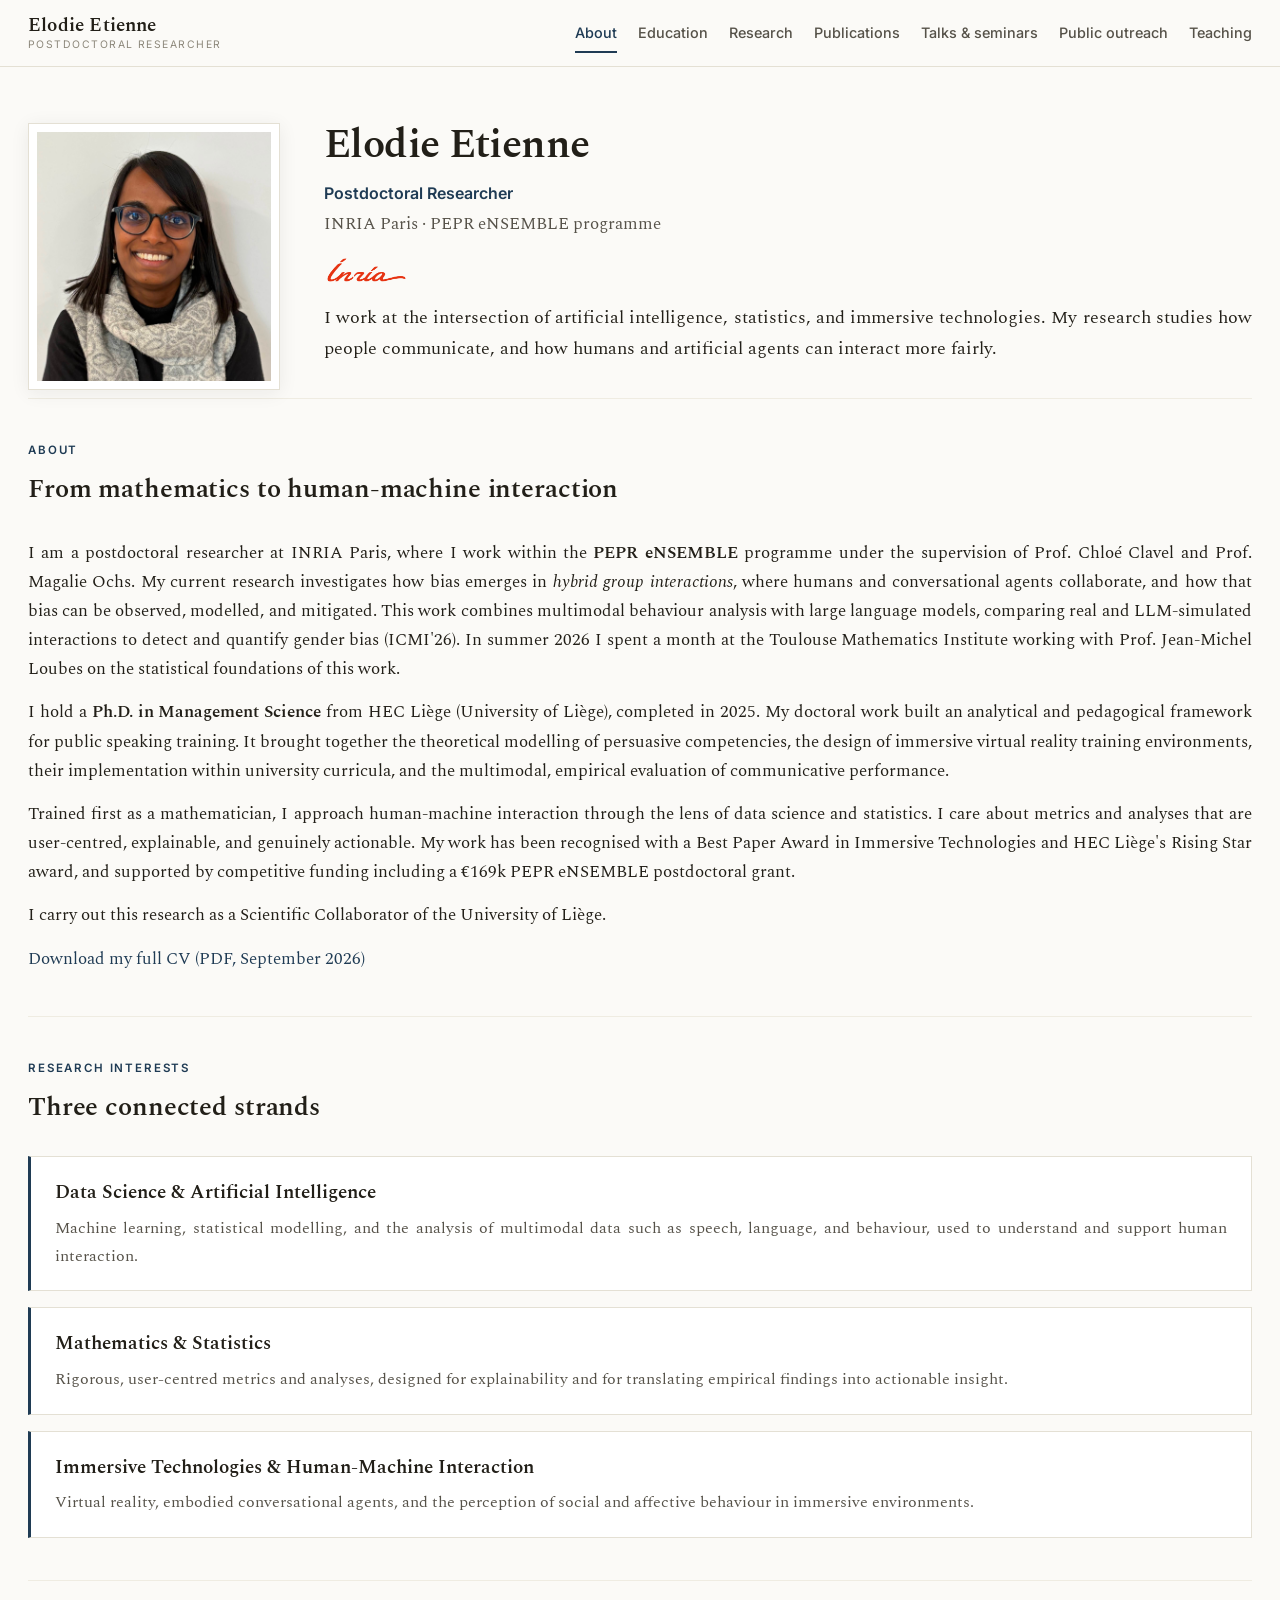
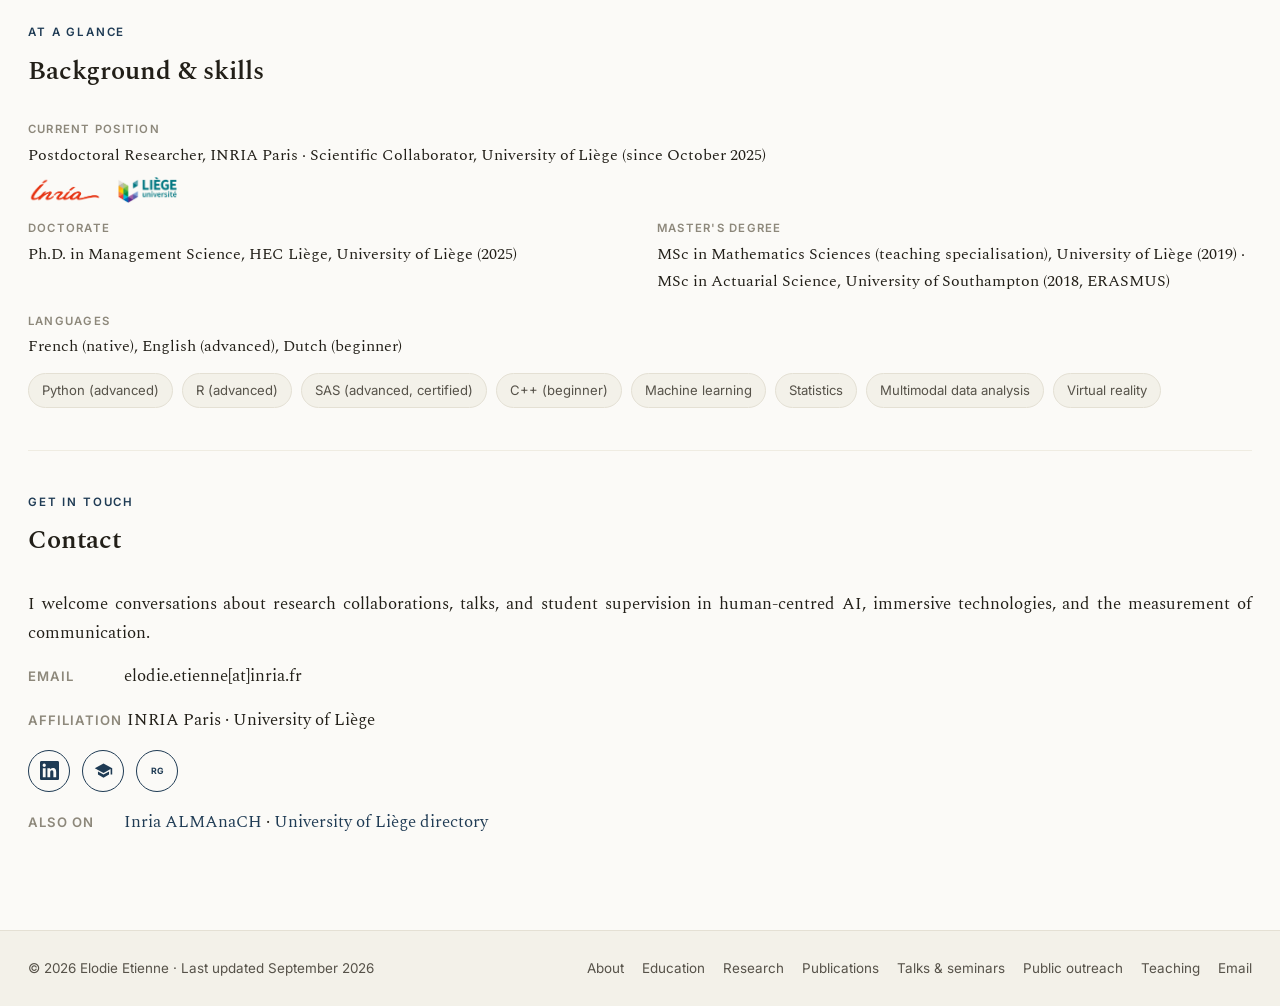
==== commit 6b251e55: "Talks timeline with photos, Roles & service, outreach additions" ====
--- a/index.html
+++ b/index.html
@@ -53,7 +53,7 @@
   <section class="section lead-text">
     <div class="section-head">
       <div class="eyebrow">About</div>
-      <h2>A mathematician working on human-centred AI</h2>
+      <h2>From mathematics to human-machine interaction</h2>
     </div>
     <p>I am a postdoctoral researcher at INRIA Paris, where I work within the
       <strong>PEPR eNSEMBLE</strong> programme under the supervision of Prof. Chloé Clavel
--- a/style.css
+++ b/style.css
@@ -403,12 +403,12 @@
 /* ===== Small talk photos ===== */
 .talk-photo {
   float: right;
-  width: 150px; height: 100px;
+  width: 110px; height: 72px;
   object-fit: cover; object-position: center;
   border: 1px solid var(--rule); background: var(--panel);
-  margin: 3px 0 10px 22px;
-}
-@media (max-width: 640px) { .talk-photo { width: 110px; height: 74px; margin-left: 14px; } }
+  margin: 4px 0 12px 24px;
+}
+@media (max-width: 640px) { .talk-photo { width: 90px; height: 60px; margin-left: 14px; } }
 
 /* ===== Collapsible "show more" ===== */
 details.more { margin-top: 4px; }
@@ -435,3 +435,5 @@
   padding-bottom: 8px; border-bottom: 1px solid var(--rule);
 }
 .role-group .entry .what h3 { font-size: 1.1rem; font-weight: 600; text-transform: none; letter-spacing: 0; color: var(--ink); }
+.talk-photo.small { width: 110px; height: 72px; margin: 4px 0 12px 24px; }
+.talk-photo.tall { object-position: center 8%; }
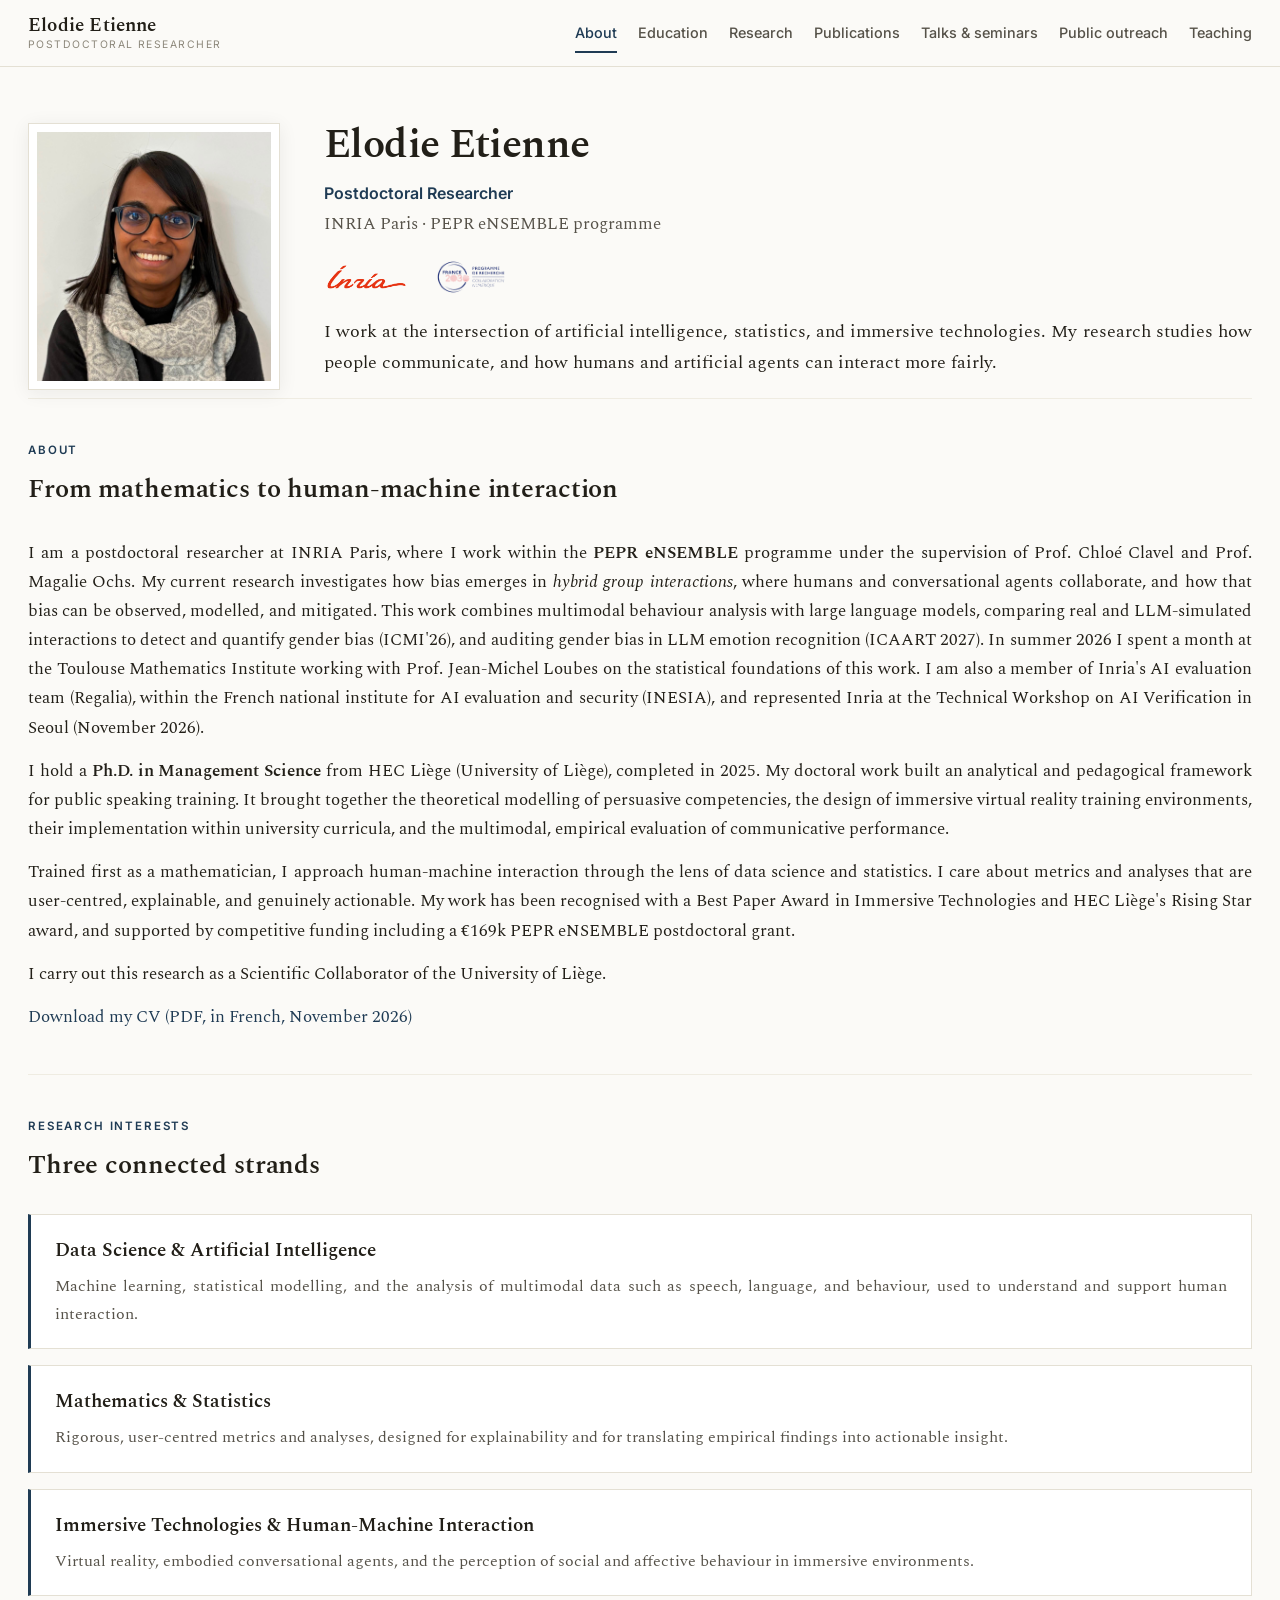
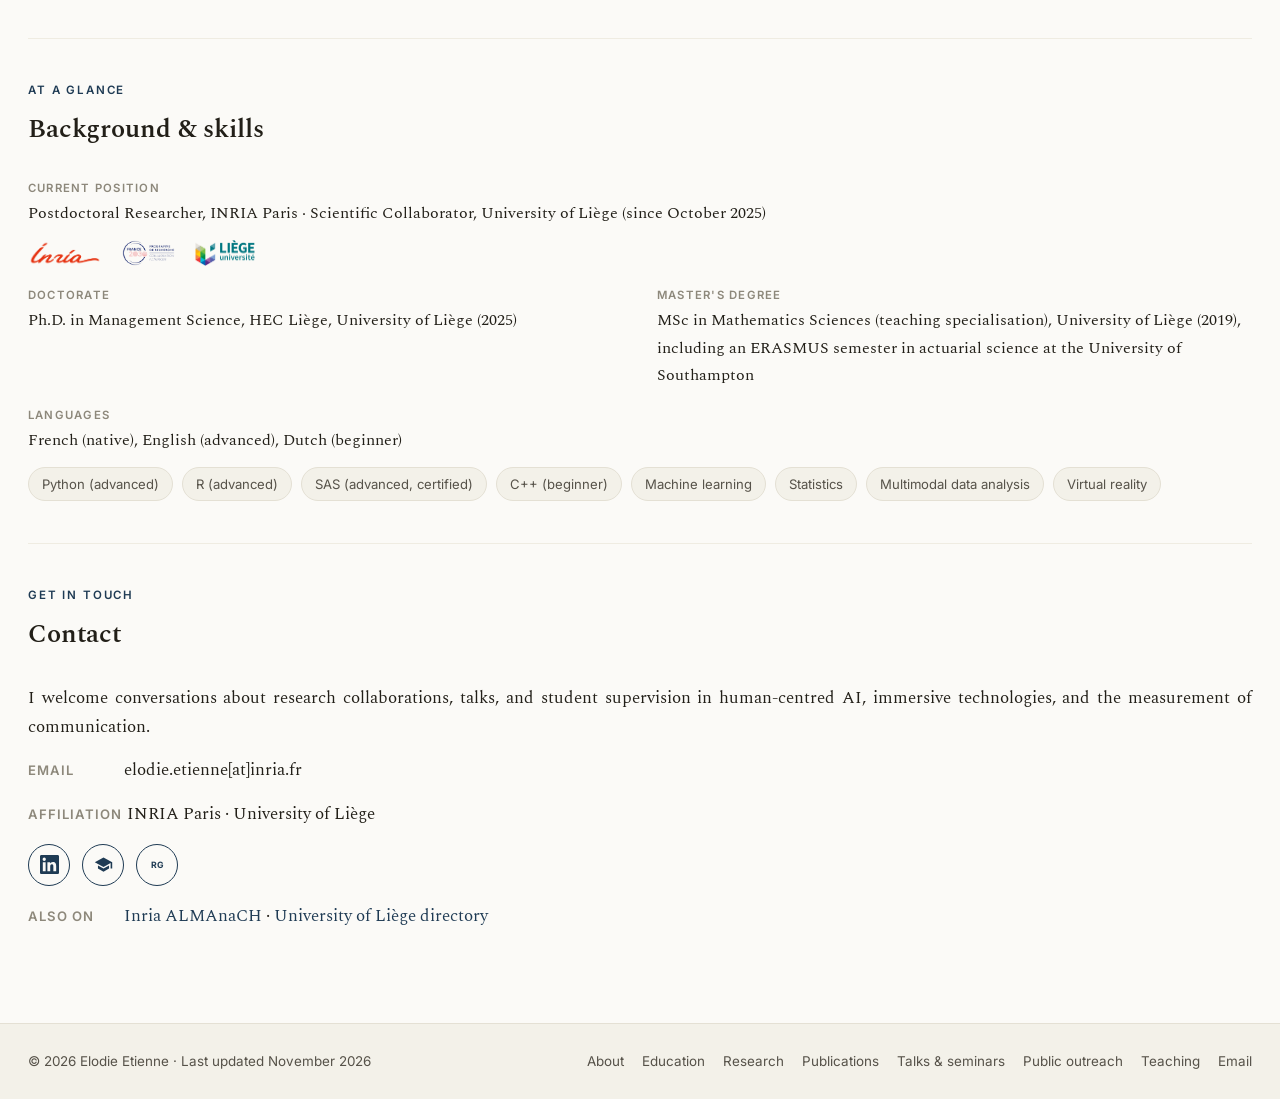
==== commit 7df9def8: "November 2026 update: publications, talks, chairs, logos, photos, CV" ====
--- a/index.html
+++ b/index.html
@@ -43,6 +43,7 @@
       <div class="affil">INRIA Paris &middot; PEPR eNSEMBLE programme</div>
       <div class="hero-logos">
         <img class="hero-logo" src="inr_logo_rouge.png" alt="INRIA logo">
+        <img class="hero-logo" style="height:44px" src="PEPR_eNSEMBLE.png" alt="PEPR eNSEMBLE (France 2030, Collaboration numérique) logo">
       </div>
       <p class="lede">I work at the intersection of artificial intelligence, statistics, and
         immersive technologies. My research studies how people communicate, and how humans
@@ -61,9 +62,13 @@
       <em>hybrid group interactions</em>, where humans and conversational agents
       collaborate, and how that bias can be observed, modelled, and mitigated. This work
       combines multimodal behaviour analysis with large language models, comparing real and
-      LLM-simulated interactions to detect and quantify gender bias (ICMI'26). In summer 2026
+      LLM-simulated interactions to detect and quantify gender bias (ICMI'26), and auditing
+      gender bias in LLM emotion recognition (ICAART 2027). In summer 2026
       I spent a month at the Toulouse Mathematics Institute working with Prof. Jean-Michel
-      Loubes on the statistical foundations of this work.</p>
+      Loubes on the statistical foundations of this work. I am also a member of Inria's AI
+      evaluation team (Regalia), within the French national institute for AI evaluation and
+      security (INESIA), and represented Inria at the Technical Workshop on AI Verification
+      in Seoul (November 2026).</p>
     <p>I hold a <strong>Ph.D. in Management Science</strong> from HEC Liège (University of
       Liège), completed in 2025. My doctoral work built an analytical and pedagogical
       framework for public speaking training. It brought together the theoretical modelling
@@ -77,7 +82,7 @@
       supported by competitive funding including a &euro;169k PEPR eNSEMBLE postdoctoral
       grant.</p>
     <p>I carry out this research as a Scientific Collaborator of the University of Liège.</p>
-    <p><a class="doi" href="ETIENNE_Elodie_CV_20260901.pdf" target="_blank" rel="noopener">Download my full CV (PDF, September 2026)</a></p>
+    <p><a class="doi" href="ETIENNE_Elodie_CV_20261124.pdf" target="_blank" rel="noopener">Download my CV (PDF, in French, November 2026)</a></p>
   </section>
 
   <section class="section">
@@ -116,6 +121,7 @@
         <div class="v">Postdoctoral Researcher, INRIA Paris &middot; Scientific Collaborator, University of Liège (since October 2025)</div>
         <div style="display:flex; gap:16px; align-items:center; margin-top:8px;">
           <img src="inr_logo_rouge.png" alt="INRIA logo" style="height:26px; width:auto">
+          <img src="PEPR_eNSEMBLE.png" alt="PEPR eNSEMBLE logo" style="height:34px; width:auto">
           <img src="Uliege.png" alt="University of Liège logo" style="height:26px; width:auto">
         </div>
       </div>
@@ -125,7 +131,7 @@
       </div>
       <div class="fact">
         <div class="k">Master's degree</div>
-        <div class="v">MSc in Mathematics Sciences (teaching specialisation), University of Liège (2019) &middot; MSc in Actuarial Science, University of Southampton (2018, ERASMUS)</div>
+        <div class="v">MSc in Mathematics Sciences (teaching specialisation), University of Liège (2019), including an ERASMUS semester in actuarial science at the University of Southampton</div>
       </div>
       <div class="fact">
         <div class="k">Languages</div>
@@ -175,7 +181,7 @@
 
 <footer class="site-footer">
   <div class="footer-inner">
-    <div>&copy; 2026 Elodie Etienne &middot; Last updated September 2026</div>
+    <div>&copy; 2026 Elodie Etienne &middot; Last updated November 2026</div>
     <nav class="footer-nav">
       <a href="index.html">About</a>
       <a href="education.html">Education</a>
--- a/style.css
+++ b/style.css
@@ -437,3 +437,21 @@
 .role-group .entry .what h3 { font-size: 1.1rem; font-weight: 600; text-transform: none; letter-spacing: 0; color: var(--ink); }
 .talk-photo.small { width: 110px; height: 72px; margin: 4px 0 12px 24px; }
 .talk-photo.tall { object-position: center 8%; }
+
+/* ===== Sub-entry nested inside an entry ===== */
+.entry .what .sub-entry {
+  display: flow-root; clear: both;
+  margin-top: 14px; padding: 4px 0 4px 16px;
+  border-left: 2px solid var(--rule-soft);
+}
+.entry .what .sub-entry h4 { font-size: 1rem; font-weight: 600; }
+
+/* ===== Photo lightbox ===== */
+img.talk-photo { cursor: zoom-in; }
+.lightbox {
+  display: none; position: fixed; inset: 0; z-index: 1000;
+  background: rgba(0, 0, 0, 0.85); cursor: zoom-out;
+  align-items: center; justify-content: center; padding: 24px;
+}
+.lightbox.open { display: flex; }
+.lightbox img { max-width: 100%; max-height: 100%; object-fit: contain; border-radius: 3px; }
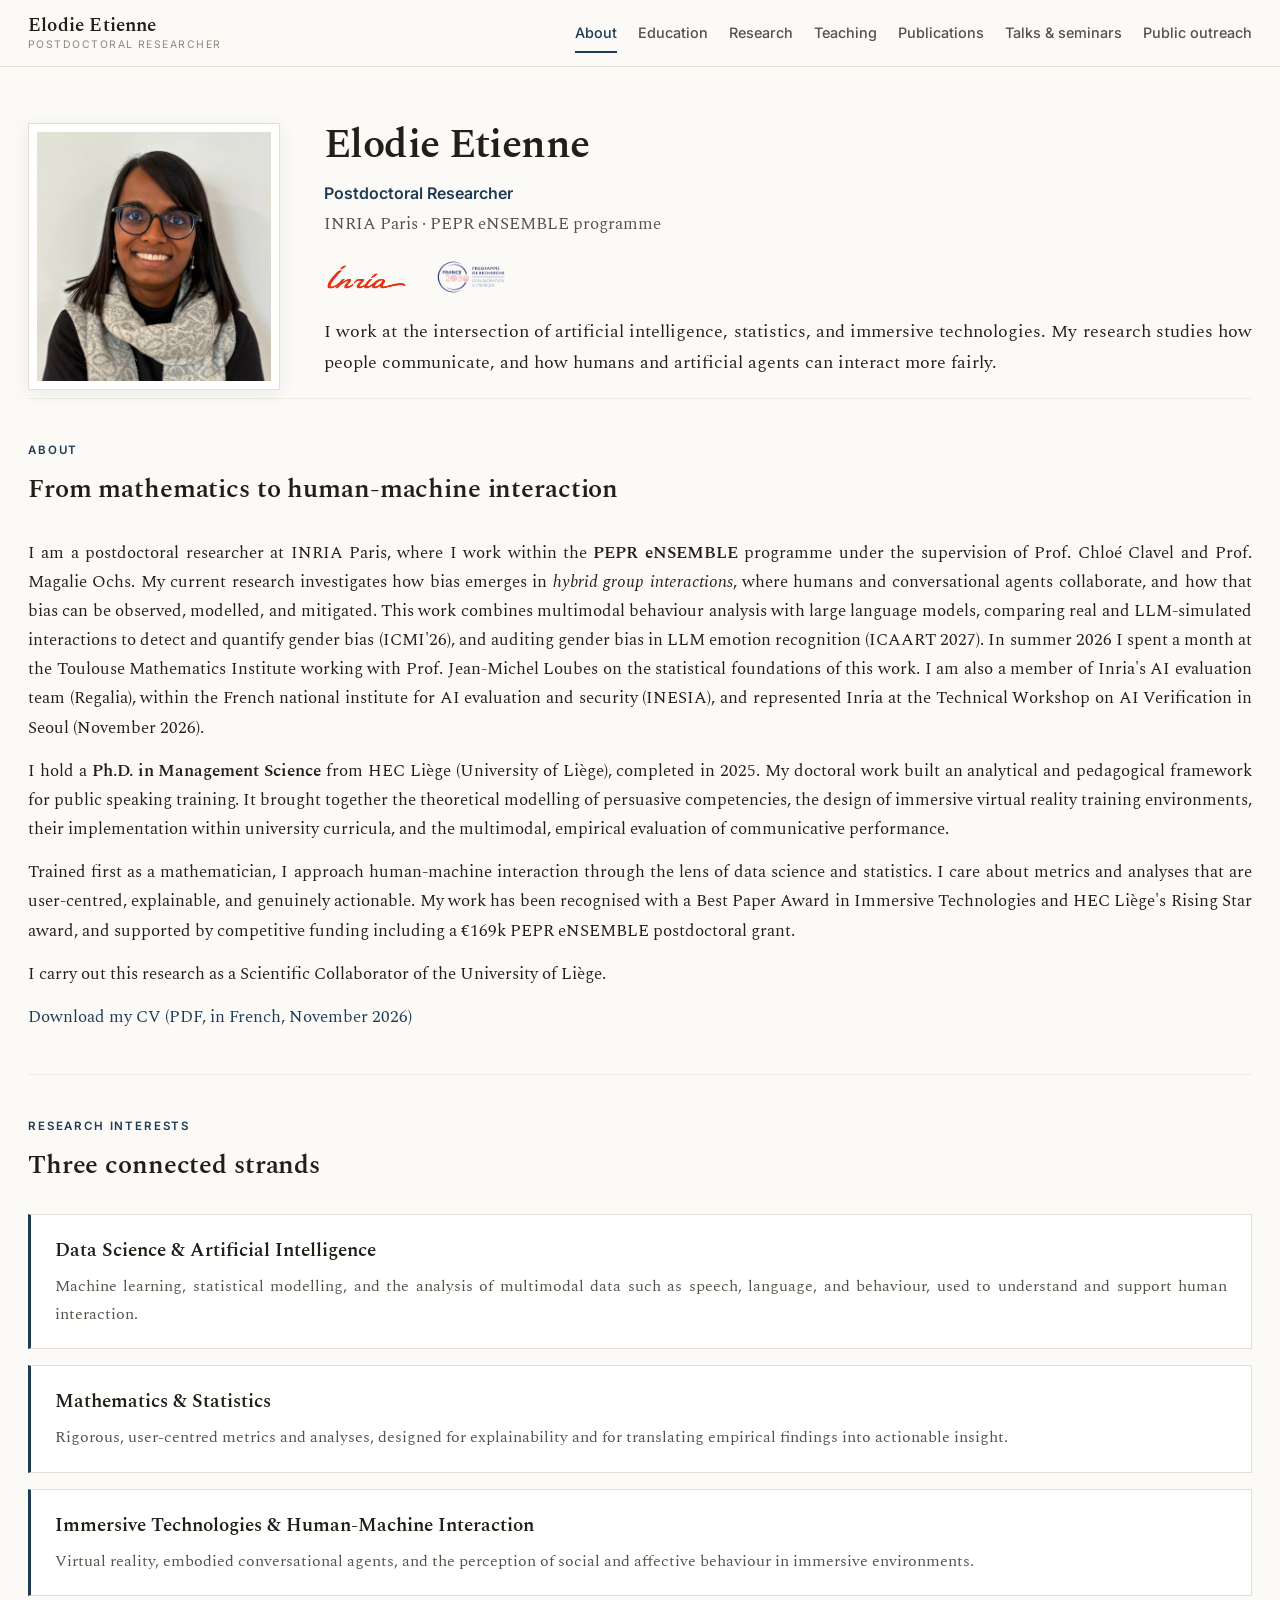
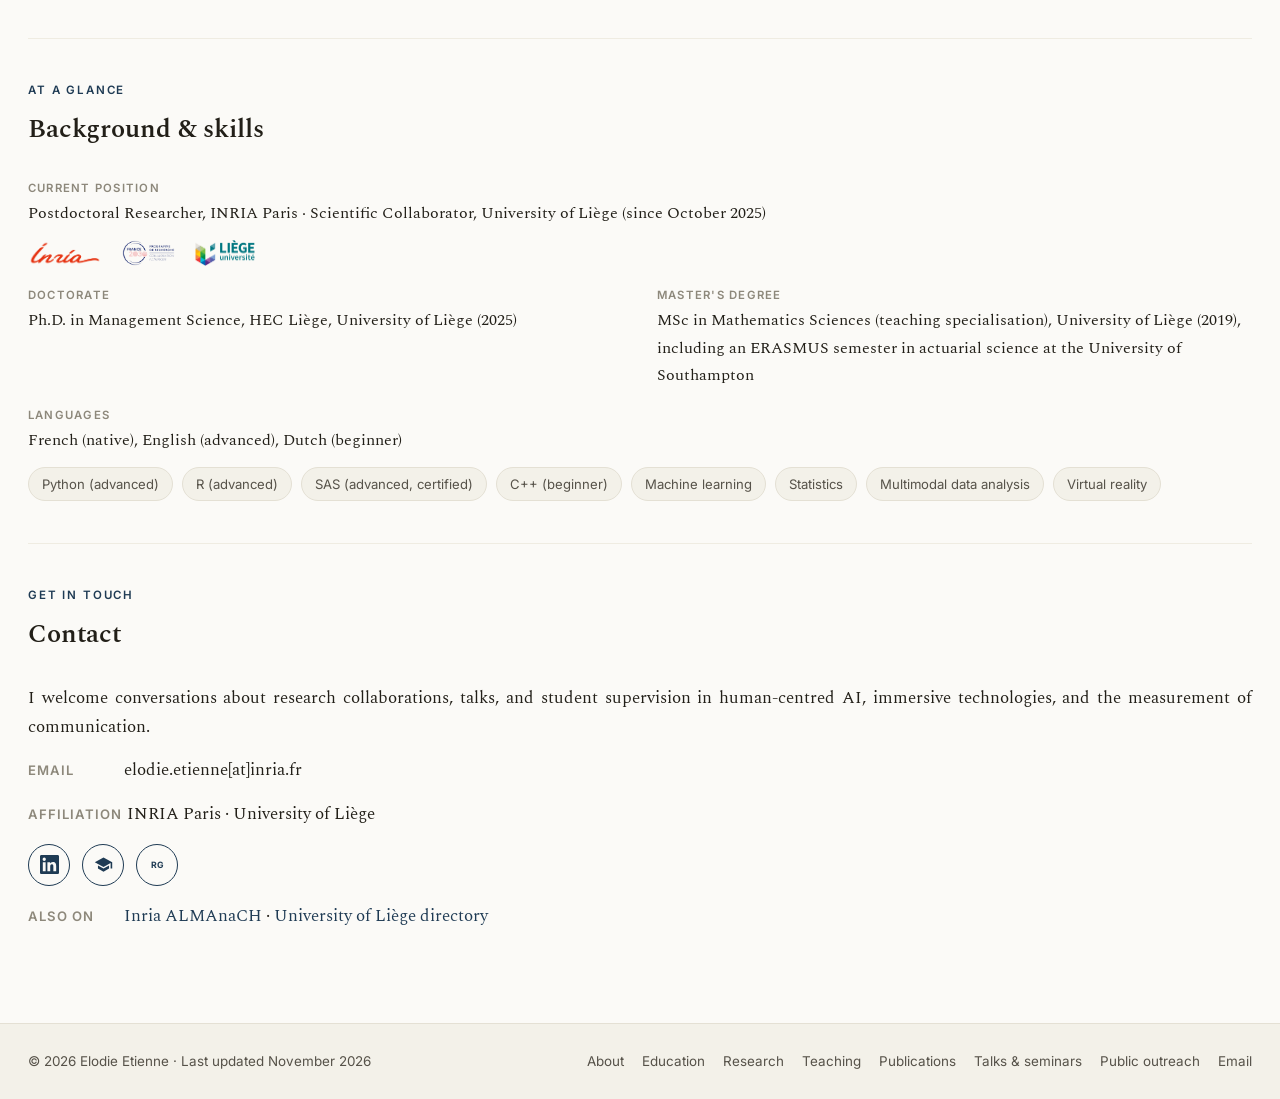
==== commit bfc223a9: "Nav order, linked-post photos" ====
--- a/index.html
+++ b/index.html
@@ -23,10 +23,10 @@
       <a href="index.html" class="active">About</a>
       <a href="education.html">Education</a>
       <a href="research.html">Research</a>
+      <a href="teaching.html">Teaching</a>
       <a href="publications.html">Publications</a>
       <a href="talks.html">Talks &amp; seminars</a>
       <a href="outreach.html">Public outreach</a>
-      <a href="teaching.html">Teaching</a>
     </nav>
   </div>
 </header>
@@ -186,14 +186,38 @@
       <a href="index.html">About</a>
       <a href="education.html">Education</a>
       <a href="research.html">Research</a>
+      <a href="teaching.html">Teaching</a>
       <a href="publications.html">Publications</a>
       <a href="talks.html">Talks &amp; seminars</a>
       <a href="outreach.html">Public outreach</a>
-      <a href="teaching.html">Teaching</a>
       <a href="index.html#contact">Email</a>
     </nav>
   </div>
 </footer>
 
+<script>
+(function () {
+  var photos = document.querySelectorAll('img.talk-photo, img.event-photo, .figure img, img.ca-avatar, .hero-photo img');
+  if (!photos.length) return;
+  var box = document.createElement('div');
+  box.className = 'lightbox';
+  box.setAttribute('role', 'dialog');
+  box.setAttribute('aria-label', 'Enlarged photo');
+  var big = document.createElement('img');
+  box.appendChild(big);
+  document.body.appendChild(box);
+  function close() { box.classList.remove('open'); }
+  box.addEventListener('click', close);
+  document.addEventListener('keydown', function (e) { if (e.key === 'Escape') close(); });
+  photos.forEach(function (img) {
+    img.classList.add('zoomable');
+    img.tabIndex = 0;
+    img.title = 'Click to enlarge';
+    function open() { big.src = img.currentSrc || img.src; big.alt = img.alt; box.classList.add('open'); }
+    img.addEventListener('click', open);
+    img.addEventListener('keydown', function (e) { if (e.key === 'Enter') open(); });
+  });
+})();
+</script>
 </body>
 </html>
--- a/style.css
+++ b/style.css
@@ -447,7 +447,7 @@
 .entry .what .sub-entry h4 { font-size: 1rem; font-weight: 600; }
 
 /* ===== Photo lightbox ===== */
-img.talk-photo { cursor: zoom-in; }
+img.zoomable { cursor: zoom-in; }
 .lightbox {
   display: none; position: fixed; inset: 0; z-index: 1000;
   background: rgba(0, 0, 0, 0.85); cursor: zoom-out;
@@ -455,3 +455,27 @@
 }
 .lightbox.open { display: flex; }
 .lightbox img { max-width: 100%; max-height: 100%; object-fit: contain; border-radius: 3px; }
+
+/* ===== Larger base photos (Nov 2026) ===== */
+.talk-photo { width: 210px; height: 140px; }
+.talk-photo.small { width: 180px; height: 120px; }
+.event-photo { width: 260px; height: 174px; }
+@media (max-width: 640px) {
+  .talk-photo, .talk-photo.small { width: 130px; height: 87px; margin-left: 14px; }
+  .event-photo { width: 150px; height: 100px; margin-left: 14px; }
+}
+
+/* ===== In-page table of contents ===== */
+.toc {
+  display: flex; flex-wrap: wrap; gap: 8px 10px;
+  margin: 0 0 8px; padding: 14px 0;
+  border-top: 1px solid var(--rule-soft); border-bottom: 1px solid var(--rule-soft);
+}
+.toc a {
+  font-family: var(--sans); font-size: .82rem; font-weight: 500;
+  color: var(--accent); text-decoration: none;
+  padding: 5px 11px; border: 1px solid var(--rule); border-radius: 3px; background: #fff;
+}
+.toc a:hover { border-color: var(--accent); }
+html { scroll-behavior: smooth; }
+section[id], .pub-group[id] { scroll-margin-top: 80px; }
